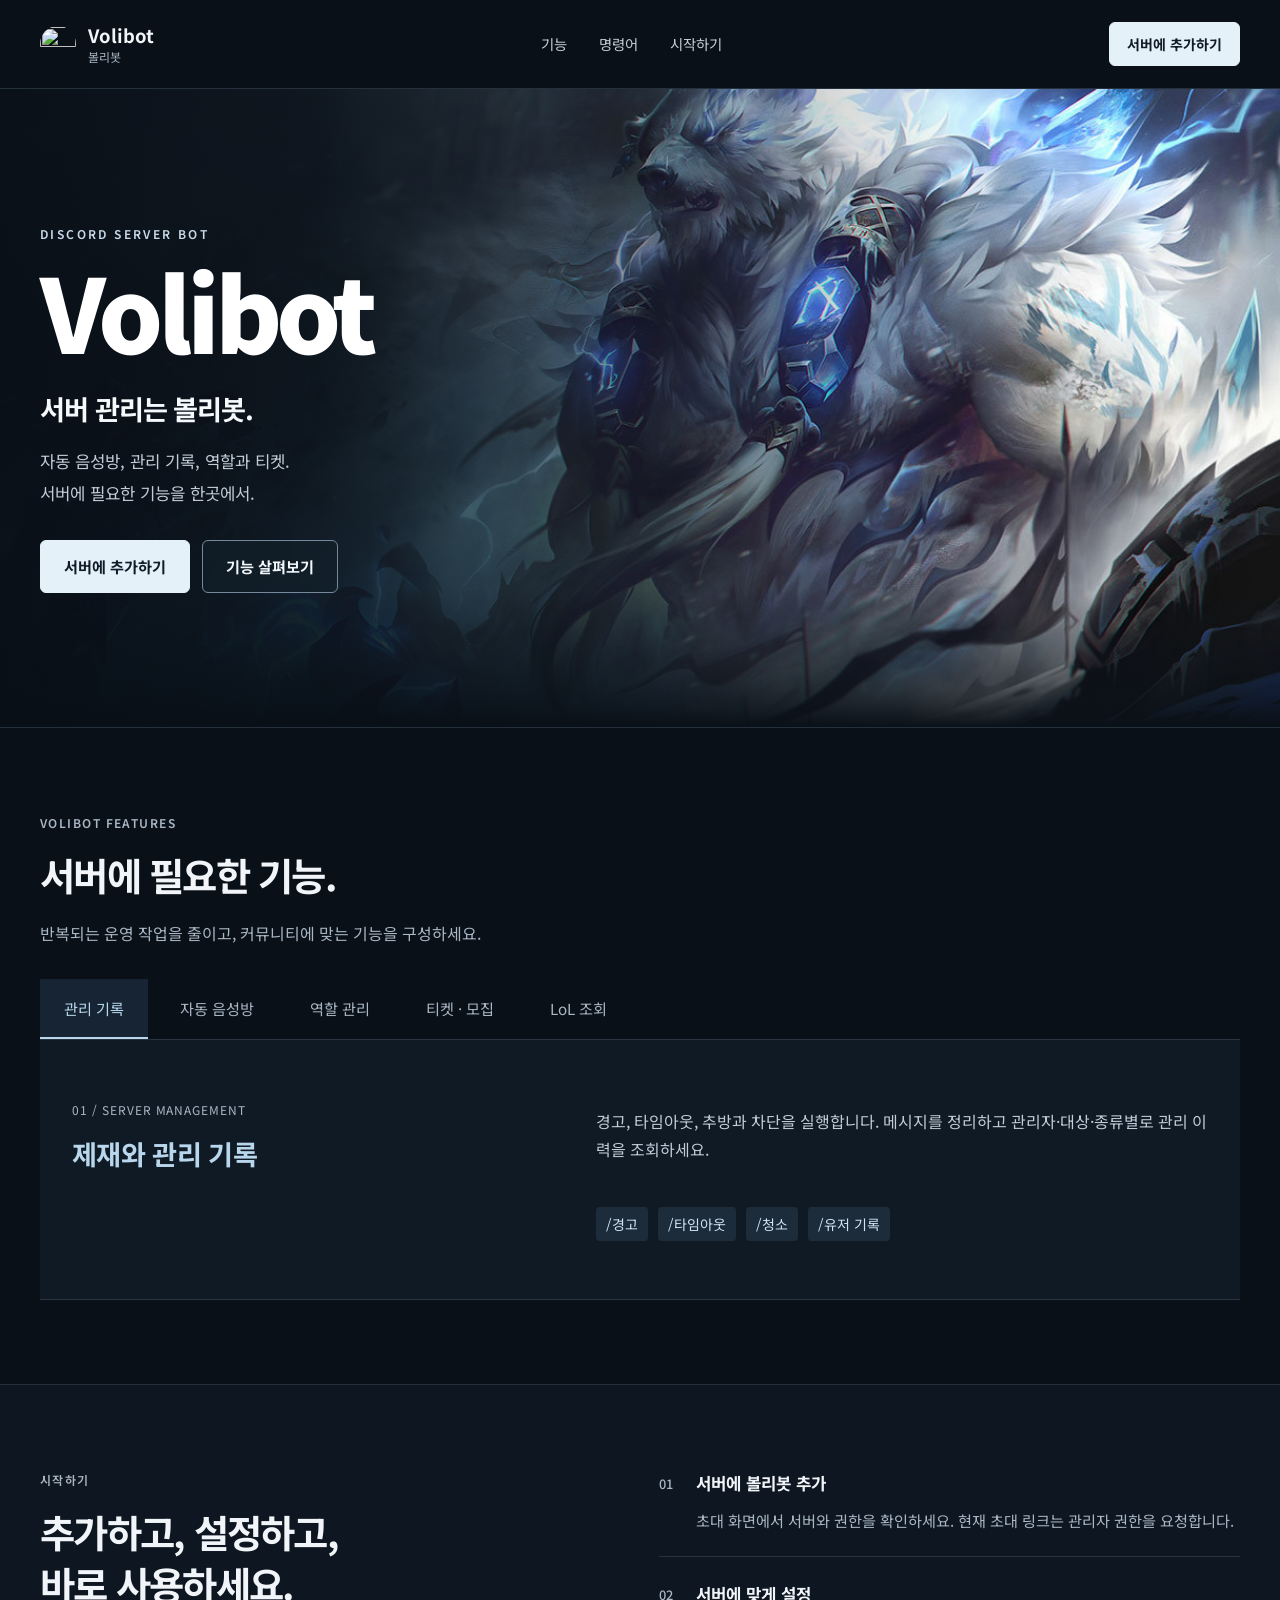
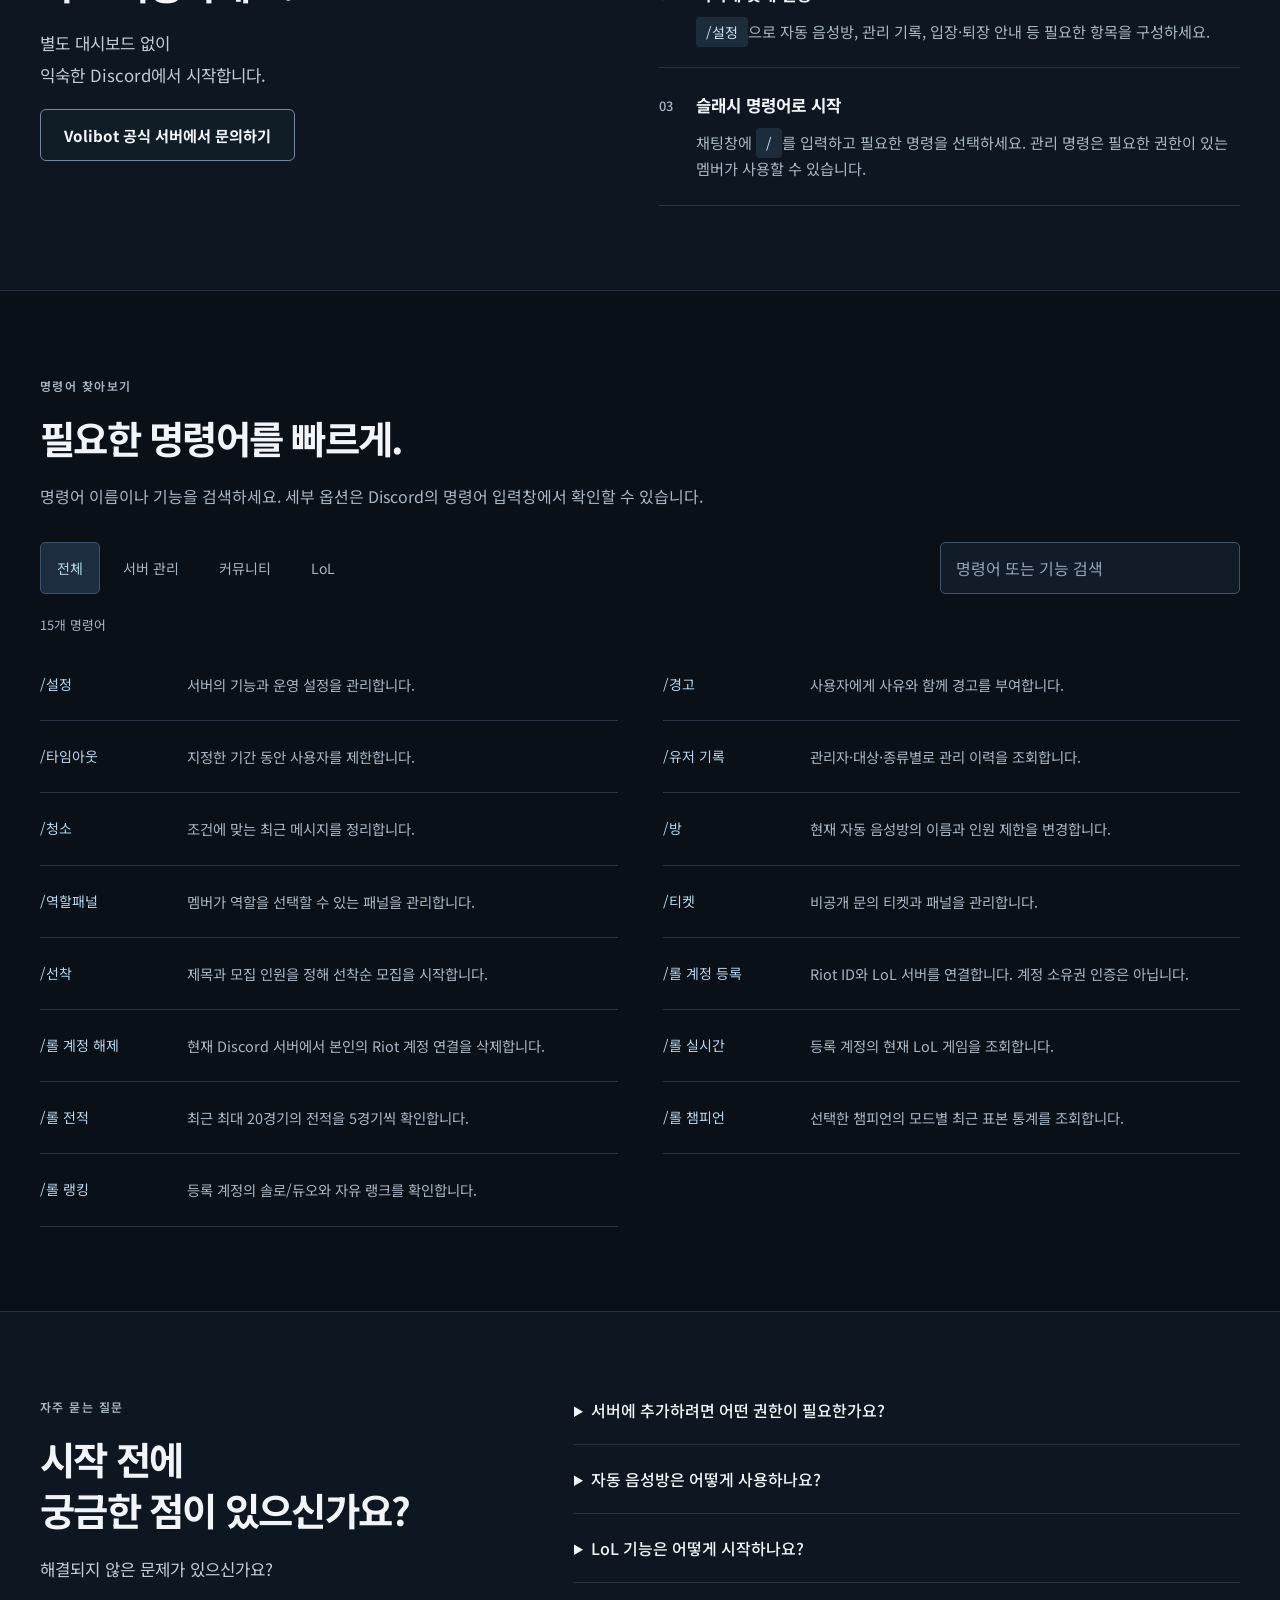
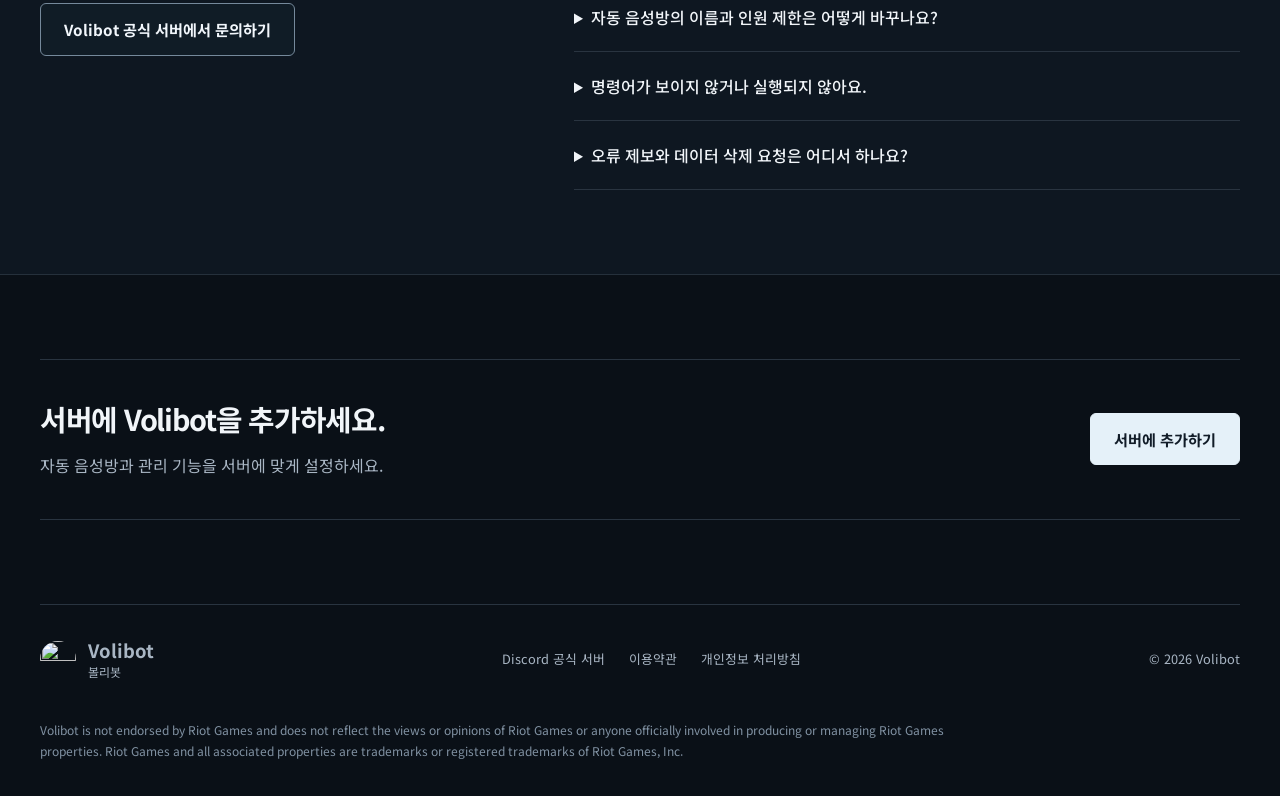
==== index.html @ e28c3ae4 "Publish Volibot redesign with Volibear hero and feature tabs" ====
<!doctype html>
<html lang="ko"><head>
<meta charset="utf-8"><meta name="viewport" content="width=device-width,initial-scale=1"><meta name="theme-color" content="#0b1020">
<meta name="description" content="볼리봇으로 Discord 서버 관리, 자동 음성방, 역할과 티켓을 운영하세요. 새롭게 추가된 LoL 조회 기능도 만나보세요.">
<meta property="og:title" content="Volibot · 볼리봇 공식 사이트"><meta property="og:description" content="관리 작업은 빠르게. 기록은 분명하게. Discord 서버 관리, 볼리봇과 함께."><meta property="og:type" content="website">
<title>Volibot · 볼리봇 공식 사이트</title><link rel="icon" href="./favicon.svg" type="image/svg+xml"><link rel="stylesheet" href="./style.css?v=20261004-splash">
</head><body>
<a class="skip" href="#main">본문으로 건너뛰기</a>
<header class="header wrap"><a class="brand" href="./"><img src="./assets/volibot-avatar.png" width="36" height="36" alt=""><strong>Volibot<span>볼리봇</span></strong></a><nav aria-label="주요 메뉴"><a href="#features">기능</a><a href="#commands">명령어</a><a href="#start">시작하기</a></nav><a class="button compact" href="https://volibot.is-a.bot/invite/">서버에 추가하기</a></header>
<main id="main">
<section class="hero"><img class="hero-art" src="./assets/volibear-splash.png" width="1215" height="717" alt="폭풍과 번개 속의 볼리베어" fetchpriority="high"><div class="hero-shade" aria-hidden="true"></div><div class="hero-content wrap"><p class="eyebrow">DISCORD SERVER BOT</p><h1>Volibot</h1><h2>서버 관리는 볼리봇.</h2><p class="lead">자동 음성방, 관리 기록, 역할과 티켓.<br>서버에 필요한 기능을 한곳에서.</p><div class="actions"><a class="button" href="https://volibot.is-a.bot/invite/">서버에 추가하기</a><a class="button secondary" href="#features">기능 살펴보기</a></div></div></section>

<section class="section wrap" id="features"><div class="section-head"><p class="eyebrow">VOLIBOT FEATURES</p><h2>서버에 필요한 기능.</h2><p>반복되는 운영 작업을 줄이고, 커뮤니티에 맞는 기능을 구성하세요.</p></div><nav class="feature-nav" aria-label="기능 선택" role="tablist"><a href="#moderation" id="tab-moderation" role="tab" aria-controls="moderation">관리 기록</a><a href="#voice" id="tab-voice" role="tab" aria-controls="voice">자동 음성방</a><a href="#roles" id="tab-roles" role="tab" aria-controls="roles">역할 관리</a><a href="#community" id="tab-community" role="tab" aria-controls="community">티켓 · 모집</a><a href="#league" id="tab-league" role="tab" aria-controls="league">LoL 조회</a></nav><div class="grid">
<article class="card feature-lead" id="moderation" role="tabpanel" aria-labelledby="tab-moderation"><span class="number">01 / SERVER MANAGEMENT</span><h3>제재와 관리 기록</h3><p>경고, 타임아웃, 추방과 차단을 실행합니다. 메시지를 정리하고 관리자·대상·종류별로 관리 이력을 조회하세요.</p><div class="chips"><code>/경고</code><code>/타임아웃</code><code>/청소</code><code>/유저 기록</code></div></article>
<article class="card" id="voice" role="tabpanel" aria-labelledby="tab-voice"><span class="number">02 / VOICE ROOMS</span><h3>자동 음성방</h3><p>생성 채널에 입장하면 개인 음성방이 만들어집니다. 방장은 이름과 인원 제한을 바꾸고, 빈 방은 설정에 따라 삭제하거나 보관합니다.</p><div class="chips"><code>/방</code><code>/설정</code></div></article>
<article class="card" id="roles" role="tabpanel" aria-labelledby="tab-roles"><span class="number">03 / ROLES &amp; MEMBERS</span><h3>역할과 입퇴장 안내</h3><p>역할 패널로 멤버가 역할을 선택하게 하고, 입장·퇴장 안내와 기본 역할을 서버에 맞게 설정하세요.</p><div class="chips"><code>/역할패널</code><code>/설정</code></div></article>
<article class="card" id="community" role="tabpanel" aria-labelledby="tab-community"><span class="number">04 / TICKETS &amp; COMMUNITY</span><h3>티켓과 선착순 모집</h3><p>담당 역할이 확인하는 비공개 문의 티켓을 구성합니다. 함께할 멤버가 필요할 때는 제목과 인원을 정해 선착순 모집을 시작하세요.</p><div class="chips"><code>/티켓</code><code>/선착</code></div></article>
<article class="card" id="league" role="tabpanel" aria-labelledby="tab-league"><span class="number">05 / LEAGUE OF LEGENDS</span><h3>LoL 계정과 전적 조회</h3><p>등록한 Riot ID의 현재 게임, 최근 전적, 챔피언 통계와 랭크를 Discord에서 확인합니다.</p><div class="chips"><code>/롤 계정 등록</code><code>/롤 전적</code></div></article>
</div></section>
<section class="wide-band" id="start"><div class="section wrap start-grid"><div><p class="eyebrow">시작하기</p><h2>추가하고, 설정하고,<br>바로 사용하세요.</h2><p class="lead">별도 대시보드 없이<br>익숙한 Discord에서 시작합니다.</p><a class="button secondary" href="https://volibot.is-a.bot/server/">Volibot 공식 서버에서 문의하기</a></div><div><div class="step"><b>01</b><div><strong>서버에 볼리봇 추가</strong><p>초대 화면에서 서버와 권한을 확인하세요. 현재 초대 링크는 관리자 권한을 요청합니다.</p></div></div><div class="step"><b>02</b><div><strong>서버에 맞게 설정</strong><p><code>/설정</code>으로 자동 음성방, 관리 기록, 입장·퇴장 안내 등 필요한 항목을 구성하세요.</p></div></div><div class="step"><b>03</b><div><strong>슬래시 명령어로 시작</strong><p>채팅창에 <code>/</code>를 입력하고 필요한 명령을 선택하세요. 관리 명령은 필요한 권한이 있는 멤버가 사용할 수 있습니다.</p></div></div></div></div></section>
<section class="section wrap" id="commands"><div class="section-head"><p class="eyebrow">명령어 찾아보기</p><h2>필요한 명령어를 빠르게.</h2><p>명령어 이름이나 기능을 검색하세요. 세부 옵션은 Discord의 명령어 입력창에서 확인할 수 있습니다.</p></div><div class="command-tools"><div class="filters" role="group" aria-label="명령어 분류"><button class="filter" type="button" data-category="all" aria-pressed="true">전체</button><button class="filter" type="button" data-category="manage" aria-pressed="false">서버 관리</button><button class="filter" type="button" data-category="community" aria-pressed="false">커뮤니티</button><button class="filter" type="button" data-category="lol" aria-pressed="false">LoL</button></div><label><span class="sr-only">명령어 검색</span><input class="search" id="command-search" type="search" placeholder="명령어 또는 기능 검색" aria-controls="command-list" autocomplete="off"></label></div><p class="result-count" id="result-count" role="status" aria-live="polite"></p><div class="command-grid" id="command-list">
<article class="command" data-category="manage"><code>/설정</code><p>서버의 기능과 운영 설정을 관리합니다.</p></article>
<article class="command" data-category="manage"><code>/경고</code><p>사용자에게 사유와 함께 경고를 부여합니다.</p></article>
<article class="command" data-category="manage"><code>/타임아웃</code><p>지정한 기간 동안 사용자를 제한합니다.</p></article>
<article class="command" data-category="manage"><code>/유저 기록</code><p>관리자·대상·종류별로 관리 이력을 조회합니다.</p></article>
<article class="command" data-category="manage"><code>/청소</code><p>조건에 맞는 최근 메시지를 정리합니다.</p></article>
<article class="command" data-category="community"><code>/방</code><p>현재 자동 음성방의 이름과 인원 제한을 변경합니다.</p></article>
<article class="command" data-category="community"><code>/역할패널</code><p>멤버가 역할을 선택할 수 있는 패널을 관리합니다.</p></article>
<article class="command" data-category="community"><code>/티켓</code><p>비공개 문의 티켓과 패널을 관리합니다.</p></article>
<article class="command" data-category="community"><code>/선착</code><p>제목과 모집 인원을 정해 선착순 모집을 시작합니다.</p></article>
<article class="command" data-category="lol"><code>/롤 계정 등록</code><p>Riot ID와 LoL 서버를 연결합니다. 계정 소유권 인증은 아닙니다.</p></article>
<article class="command" data-category="lol"><code>/롤 계정 해제</code><p>현재 Discord 서버에서 본인의 Riot 계정 연결을 삭제합니다.</p></article>
<article class="command" data-category="lol"><code>/롤 실시간</code><p>등록 계정의 현재 LoL 게임을 조회합니다.</p></article>
<article class="command" data-category="lol"><code>/롤 전적</code><p>최근 최대 20경기의 전적을 5경기씩 확인합니다.</p></article>
<article class="command" data-category="lol"><code>/롤 챔피언</code><p>선택한 챔피언의 모드별 최근 표본 통계를 조회합니다.</p></article>
<article class="command" data-category="lol"><code>/롤 랭킹</code><p>등록 계정의 솔로/듀오와 자유 랭크를 확인합니다.</p></article>
</div><p class="empty" id="no-results" hidden>일치하는 명령어가 없습니다. 다른 검색어나 분류를 선택해 주세요.</p><noscript><p class="note">JavaScript를 켜면 검색과 분류를 사용할 수 있습니다. 전체 명령어는 그대로 확인하실 수 있습니다.</p></noscript></section>
<section class="wide-band"><div class="section wrap faq-layout"><div><p class="eyebrow">자주 묻는 질문</p><h2>시작 전에<br>궁금한 점이 있으신가요?</h2><p class="lead">해결되지 않은 문제가 있으신가요?</p><a class="button secondary" href="https://volibot.is-a.bot/server/">Volibot 공식 서버에서 문의하기</a></div><div><details><summary>서버에 추가하려면 어떤 권한이 필요한가요?</summary><p>Discord에서 앱을 추가할 수 있는 서버 권한이 필요합니다. 현재 볼리봇 초대 링크는 관리자 권한을 요청하므로 초대 화면을 확인하고, 추가 후 봇 역할과 기능별 설정을 점검해 주세요.</p></details><details><summary>자동 음성방은 어떻게 사용하나요?</summary><p>관리자가 지정한 생성 채널에 입장하면 자동 음성방이 만들어집니다. 방장 또는 관리자는 <code>/방</code>으로 이름과 인원 제한을 변경할 수 있습니다.</p></details><details><summary>LoL 기능은 어떻게 시작하나요?</summary><p>먼저 <code>/롤 계정 등록</code>에 Riot ID(이름#태그)와 LoL 서버를 입력하세요. 이후 <code>/롤 실시간</code>, <code>/롤 전적</code>, <code>/롤 랭킹</code>으로 조회할 수 있습니다.</p></details><details><summary>자동 음성방의 이름과 인원 제한은 어떻게 바꾸나요?</summary><p>현재 자동 음성방에서 <code>/방</code>을 사용하세요. 이름과 인원 중 필요한 옵션만 입력하면 됩니다. 인원을 0으로 설정하면 무제한이며, 방장 또는 관리자만 변경할 수 있습니다.</p></details><details><summary>명령어가 보이지 않거나 실행되지 않아요.</summary><p>봇이 서버에 추가되어 있는지, 사용자와 봇의 권한이 있는지 확인해 주세요. 문제가 계속되면 공식 Discord 서버에 사용한 명령과 오류 내용을 알려주세요.</p></details><details><summary>오류 제보와 데이터 삭제 요청은 어디서 하나요?</summary><p><a href="https://volibot.is-a.bot/server/">공식 Discord 서버</a>에서 문의하실 수 있습니다. 개인정보가 포함된 내용은 공개 채널에 작성하지 말고 운영자가 안내하는 방법을 이용해 주세요.</p></details></div></div></section>
<section class="section wrap"><div class="closing"><div><h2>서버에 Volibot을 추가하세요.</h2><p>자동 음성방과 관리 기능을 서버에 맞게 설정하세요.</p></div><a class="button" href="https://volibot.is-a.bot/invite/">서버에 추가하기</a></div></section>
</main>
<footer class="footer wrap"><a class="brand" href="./"><img src="./assets/volibot-avatar.png" width="36" height="36" alt=""><strong>Volibot<span>볼리봇</span></strong></a><div><a href="https://volibot.is-a.bot/server/">Discord 공식 서버</a><a href="./terms/">이용약관</a><a href="./privacy/">개인정보 처리방침</a></div><span>© 2026 Volibot</span><p class="riot-notice">Volibot is not endorsed by Riot Games and does not reflect the views or opinions of Riot Games or anyone officially involved in producing or managing Riot Games properties. Riot Games and all associated properties are trademarks or registered trademarks of Riot Games, Inc.</p></footer>
<script src="./site.js?v=20261004-tabs" defer></script></body></html>
---- style.css ----
@import url('https://fonts.googleapis.com/css2?family=Noto+Sans+KR:wght@400;500;600;700;800;900&display=swap');
:root{color-scheme:dark;--bg:#0a1017;--surface:#121c27;--line:#293440;--text:#f1f5f9;--muted:#a9b6c4;--accent:#b8d7ec;font:16px 'Noto Sans KR',system-ui,sans-serif}
*{box-sizing:border-box}html{scroll-behavior:smooth;scroll-padding-top:32px}body{margin:0;background:var(--bg);color:var(--text);line-height:1.75}a{color:inherit;text-decoration:none}button,input{font:inherit}button{cursor:pointer}img{max-width:100%;height:auto}p{overflow-wrap:anywhere}a:focus-visible,button:focus-visible,input:focus-visible,summary:focus-visible{outline:2px solid var(--accent);outline-offset:5px}h1,h2,h3,p{margin-top:0}h2{font-size:clamp(1.8rem,3vw,2.5rem);line-height:1.35;font-weight:700;letter-spacing:-.045em;margin-bottom:18px}h3{font-size:1.4rem;line-height:1.4;margin-bottom:22px;letter-spacing:-.025em}.wrap{width:calc(100% - 80px);max-width:1200px;margin-inline:auto}.skip{position:fixed;top:-100px;left:20px;z-index:20;background:#fff;color:#000;padding:12px}.skip:focus{top:12px}.sr-only{position:absolute;width:1px;height:1px;margin:-1px;overflow:hidden;clip:rect(0,0,0,0);white-space:nowrap}.header{display:flex;align-items:center;justify-content:space-between;gap:25px;height:88px}.brand{display:flex;align-items:center;gap:12px}.brand img{border-radius:50%}.brand strong{font-size:1.15rem;line-height:1.1}.brand span{display:block;font-size:.75rem;color:var(--muted);font-weight:400;margin-top:5px}.header nav{display:flex;gap:32px;font-size:.9rem;color:#c4ced8}.header nav a:hover,.footer a:hover{color:white}.button{display:inline-flex;align-items:center;justify-content:center;min-height:52px;padding:12px 23px;background:#e5f1f9;color:#111c28;border:1px solid #e5f1f9;border-radius:6px;font-weight:700;font-size:.95rem;transition:background .2s,border-color .2s}.button:hover{background:white;border-color:white}.button.secondary{background:#12202c90;color:#f2f7fc;border-color:#75899b}.button.secondary:hover{background:#243b4a;border-color:#b8d7ec}.button.compact{font-size:.875rem;min-height:42px;padding:9px 17px}.hero{position:relative;isolation:isolate;min-height:640px;display:flex;align-items:center;overflow:hidden;border-block:1px solid #24303b}.hero-art{position:absolute;z-index:-3;inset:0;width:100%;height:100%;max-width:none;object-fit:cover;object-position:60% 34%}.hero-shade{position:absolute;inset:0;z-index:-2;background:linear-gradient(90deg,#080f17f5 0%,#080f17df 25%,#080f1770 47%,#080f1700 75%),linear-gradient(0deg,#0a1017 0%,transparent 22%)}.hero-content{padding-block:85px;position:relative}.hero-content .eyebrow{color:#c9dbea;letter-spacing:.2em;font-size:.75rem;margin-bottom:10px}.hero h1{font-size:clamp(4rem,8vw,7.1rem);font-weight:900;letter-spacing:-.05em;line-height:1.08;margin:0 0 25px;color:white}.hero h2{font-size:1.7rem;letter-spacing:-.04em;margin-bottom:20px;color:#f5f9fc}.lead{color:#c2ccd6;font-size:1.05rem;line-height:1.9}.hero .lead{max-width:430px}.actions{display:flex;gap:12px;flex-wrap:wrap;margin-top:30px}.eyebrow{color:var(--muted);font-size:.75rem;letter-spacing:.12em;font-weight:600;margin:0 0 16px}.section{padding-block:84px}.section-head{max-width:700px;margin-bottom:32px}.section-head p{color:var(--muted)}.section-head .eyebrow{font-size:.75rem}.feature-nav{display:flex;gap:8px;border-bottom:1px solid var(--line);margin-bottom:0;overflow-x:auto;scrollbar-width:thin}.feature-nav a{display:block;white-space:nowrap;padding:16px 24px;border-bottom:2px solid transparent;color:var(--muted);font-size:.95rem;transition:color .2s,background .2s;min-height:52px}.feature-nav a:hover{color:#e8f4fd;background:#182330}.feature-nav a[aria-selected=true]{color:var(--accent);border-bottom-color:var(--accent);background:#162434}.feature-nav a:focus-visible{outline-offset:-4px}.grid{display:block}.card{display:grid;grid-template-columns:1fr 1.35fr;column-gap:70px;min-height:260px;padding:45px 32px;background:#101a25;border-bottom:1px solid var(--line);border-radius:0}.card .number{grid-column:1;color:var(--muted);font-size:.75rem;letter-spacing:.08em;align-self:end;margin-bottom:14px}.card h3{grid-column:1;margin:0;align-self:start;font-size:1.7rem;color:var(--accent)}.card p{grid-column:2;grid-row:1/span 2;color:#c0ccd8;margin:0;align-self:center;font-size:1rem}.card .chips{grid-column:2;display:flex;gap:10px;flex-wrap:wrap;align-self:start;margin-top:22px}.card[hidden]{display:none}.card:focus-visible{outline:2px solid var(--accent);outline-offset:-2px}code{font-family:inherit;font-size:.875rem;color:#d0e5f4;background:#1d2c3b;padding:5px 10px;border-radius:4px}.wide-band{background:#0e1721;border-block:1px solid #25303b}.start-grid{display:grid;grid-template-columns:1fr 1.1fr;gap:90px}.step{display:flex;gap:23px;padding:23px 0;border-bottom:1px solid var(--line)}.step:first-child{padding-top:0}.step b{font-size:.8rem;font-weight:500;color:var(--muted);padding-top:4px}.step strong{font-size:1.05rem}.step p{color:var(--muted);font-size:.95rem;margin:8px 0 0}.command-tools{display:flex;justify-content:space-between;gap:20px;flex-wrap:wrap;margin-bottom:20px}.filters{display:flex;gap:6px;flex-wrap:wrap}.filter{background:transparent;border:1px solid transparent;border-radius:5px;color:var(--muted);padding:10px 16px;font-size:.875rem}.filter:hover{background:#182330;color:white}.filter[aria-pressed=true]{background:#1b2d3e;color:var(--accent);border-color:#3b5267}.search{width:300px;max-width:100%;background:#111c28;color:white;border:1px solid #405365;border-radius:5px;padding:11px 15px}.search::placeholder{color:#93a4b5}.result-count{font-size:.8rem;color:var(--muted)}.command-grid{display:grid;grid-template-columns:1fr 1fr;column-gap:45px}.command{display:flex;gap:22px;padding:23px 0;border-bottom:1px solid var(--line);align-items:flex-start}.command code{flex:0 0 125px;background:none;padding:0;color:var(--accent);overflow-wrap:anywhere}.command p{font-size:.9rem;margin:0;color:var(--muted)}.empty{padding:35px;border:1px dashed var(--line);color:var(--muted);text-align:center}[hidden]{display:none!important}.note{font-size:.8rem;color:var(--muted);margin-top:18px}.faq-layout{display:grid;grid-template-columns:.8fr 1.2fr;gap:90px}details{padding:20px 0;border-bottom:1px solid var(--line)}details:first-child{padding-top:0}summary{cursor:pointer;font-size:1rem;font-weight:500}details p{color:var(--muted);font-size:.95rem;margin:15px 0 0}.closing{display:flex;align-items:center;justify-content:space-between;gap:35px;padding:40px 0;border-top:1px solid var(--line);border-bottom:1px solid var(--line);background:none}.closing h2{font-size:1.8rem;margin-bottom:12px}.closing p{color:var(--muted);margin:0}.footer{display:flex;align-items:center;justify-content:space-between;gap:25px;flex-wrap:wrap;padding-block:35px;border-top:1px solid var(--line);font-size:.8rem;color:var(--muted)}.footer>div{display:flex;gap:24px;flex-wrap:wrap}.riot-notice{font-size:.75rem;max-width:920px;margin:16px 0 0;color:#8192a3}.legal-main{max-width:900px;padding-block:65px 90px}.legal-hero h1{font-size:clamp(2rem,5vw,3rem)}.legal-summary,.legal-meta{color:var(--muted)}.legal-meta{display:flex;gap:22px;font-size:.875rem;flex-wrap:wrap}.legal-layout{margin-top:40px}.legal-index{background:var(--surface);border:1px solid var(--line);padding:24px;border-radius:6px}.legal-index nav{display:grid;grid-template-columns:1fr 1fr;gap:10px;margin-top:16px;font-size:.9rem}.legal-index nav span{margin-right:12px;color:var(--accent)}.legal-content section{padding-top:42px}.legal-content h2{font-size:1.4rem}.legal-content p,.legal-content li{color:var(--muted)}.legal-content a{color:var(--accent)}.legal-content .button{color:#111c28}.legal-number{font-size:.8rem;color:var(--accent)}.data-list li{margin-bottom:20px}.data-list strong,.data-list span{display:block}.policy-topbar .nav{display:flex;gap:20px}.mobile-break{display:none}
@media(min-width:1500px){.hero{min-height:710px}.hero-art{object-position:center 36%}}
@media(max-width:1000px){.wrap{width:calc(100% - 48px)}.hero{min-height:590px}.hero-art{object-position:57% center}.hero-shade{background:linear-gradient(90deg,#080f17f0,#080f17ba 35%,#080f1710 80%),linear-gradient(0deg,#0a1017,transparent 30%)}.hero h1{font-size:5.2rem}.card{gap:30px;padding-inline:25px}.start-grid,.faq-layout{gap:45px}.header nav{gap:22px}}
@media(max-width:700px){.wrap{width:calc(100% - 36px)}.header{height:auto;min-height:80px;flex-wrap:wrap;padding-block:15px;gap:18px}.header nav{order:3;width:100%;justify-content:center;padding-top:12px;border-top:1px solid var(--line);font-size:.875rem}.hero{min-height:740px;align-items:flex-end}.hero-art{object-position:68% top;object-fit:cover;height:510px}.hero-shade{background:linear-gradient(0deg,#0a1017 20%,#0a1017f5 36%,#0a101740 67%,transparent),linear-gradient(90deg,#0a101730,transparent)}.hero-content{padding-block:360px 40px}.hero h1{font-size:4.5rem;margin-bottom:15px}.hero h2{font-size:1.35rem}.hero .lead{font-size:1rem}.actions{margin-top:22px}.section{padding-block:55px}.feature-nav{gap:0}.feature-nav a{padding:14px 17px;font-size:.875rem}.card{grid-template-columns:1fr;gap:0;padding:30px 24px;min-height:300px}.card .number,.card h3,.card p,.card .chips{grid-column:1;grid-row:auto}.card .number{margin-bottom:12px}.card h3{font-size:1.55rem;margin-bottom:20px}.card p{font-size:.95rem}.card .chips{margin-top:24px}.start-grid,.faq-layout,.command-grid{grid-template-columns:1fr;gap:32px}.command-grid{gap:0}.command{gap:18px}.command code{flex-basis:112px}.closing{align-items:flex-start;flex-direction:column;padding-block:28px;gap:25px}.closing h2{font-size:1.5rem}.footer>div{gap:18px}.legal-index nav{grid-template-columns:1fr}.legal-content ul{padding-left:22px}.policy-topbar .nav{justify-content:flex-start}.legal-long-title{overflow-wrap:normal}}
@media(prefers-reduced-motion:reduce){html{scroll-behavior:auto}*,*::before,*::after{transition:none!important}}
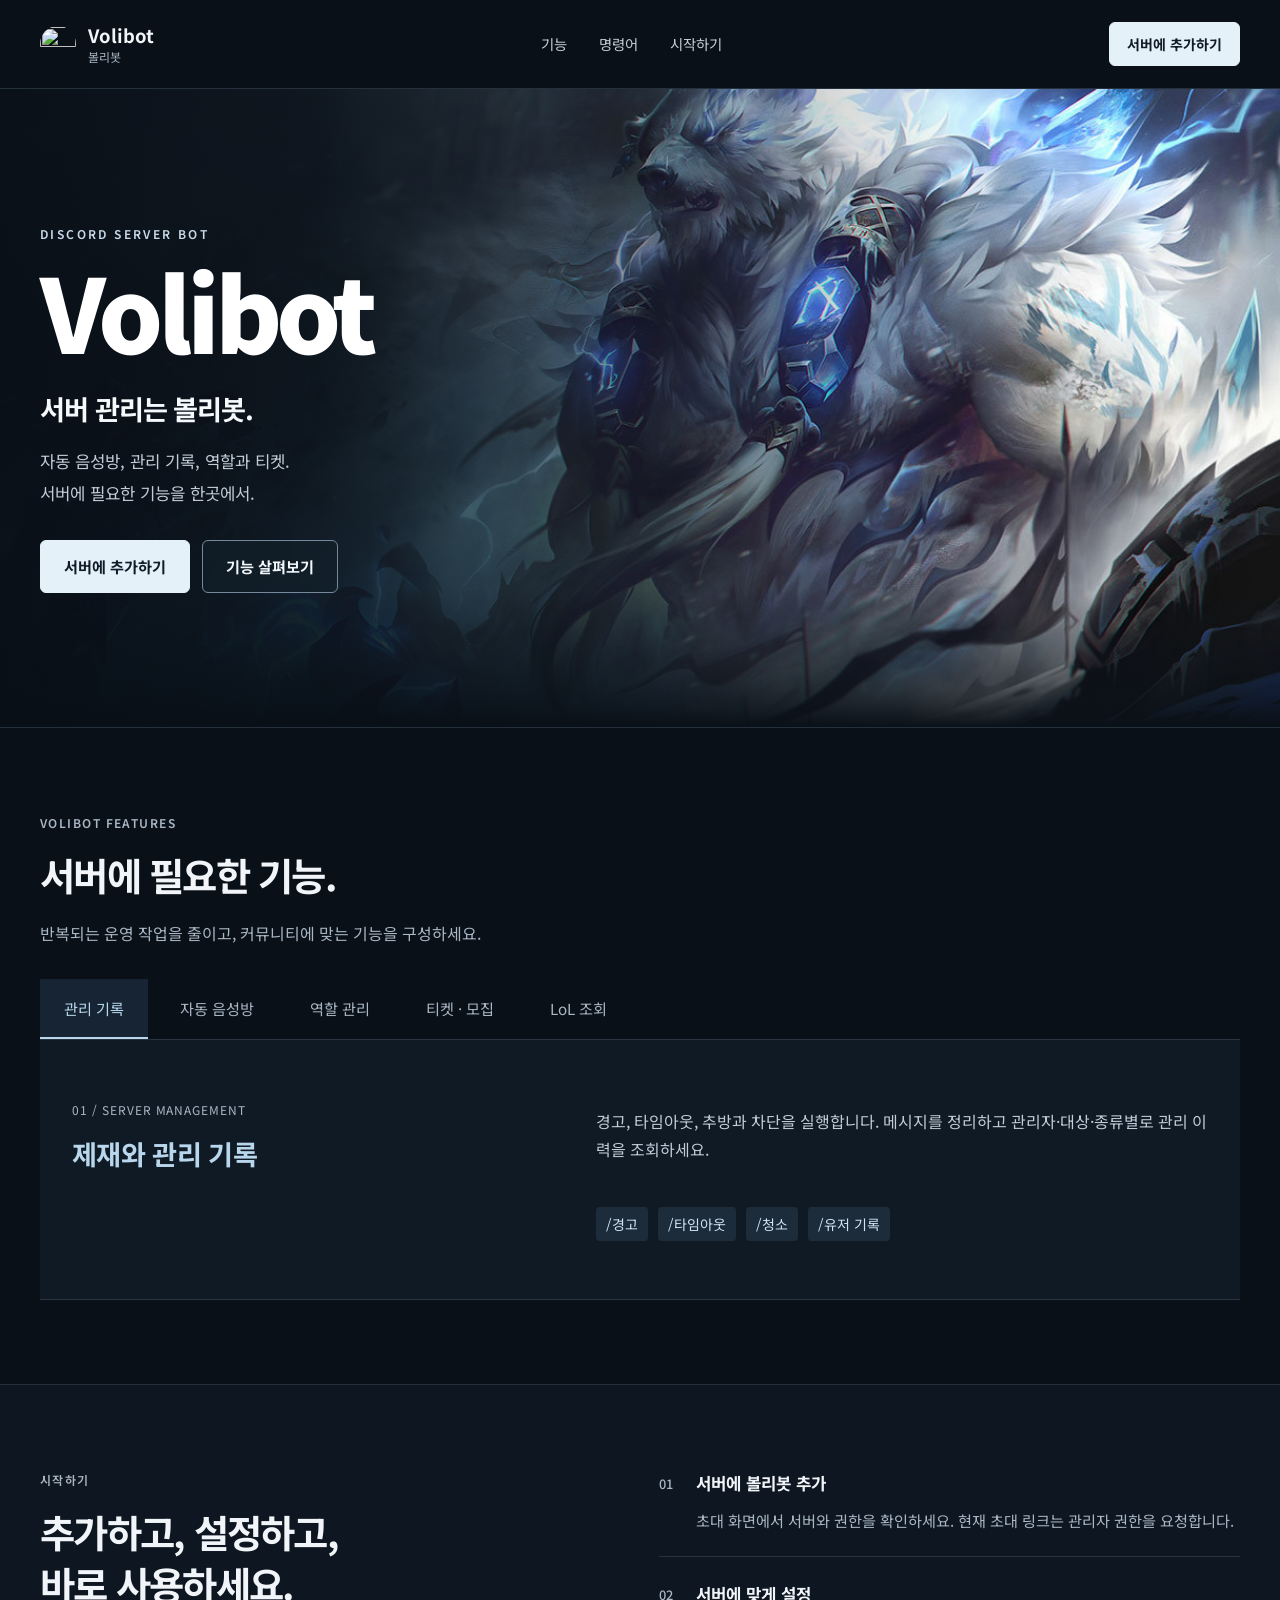
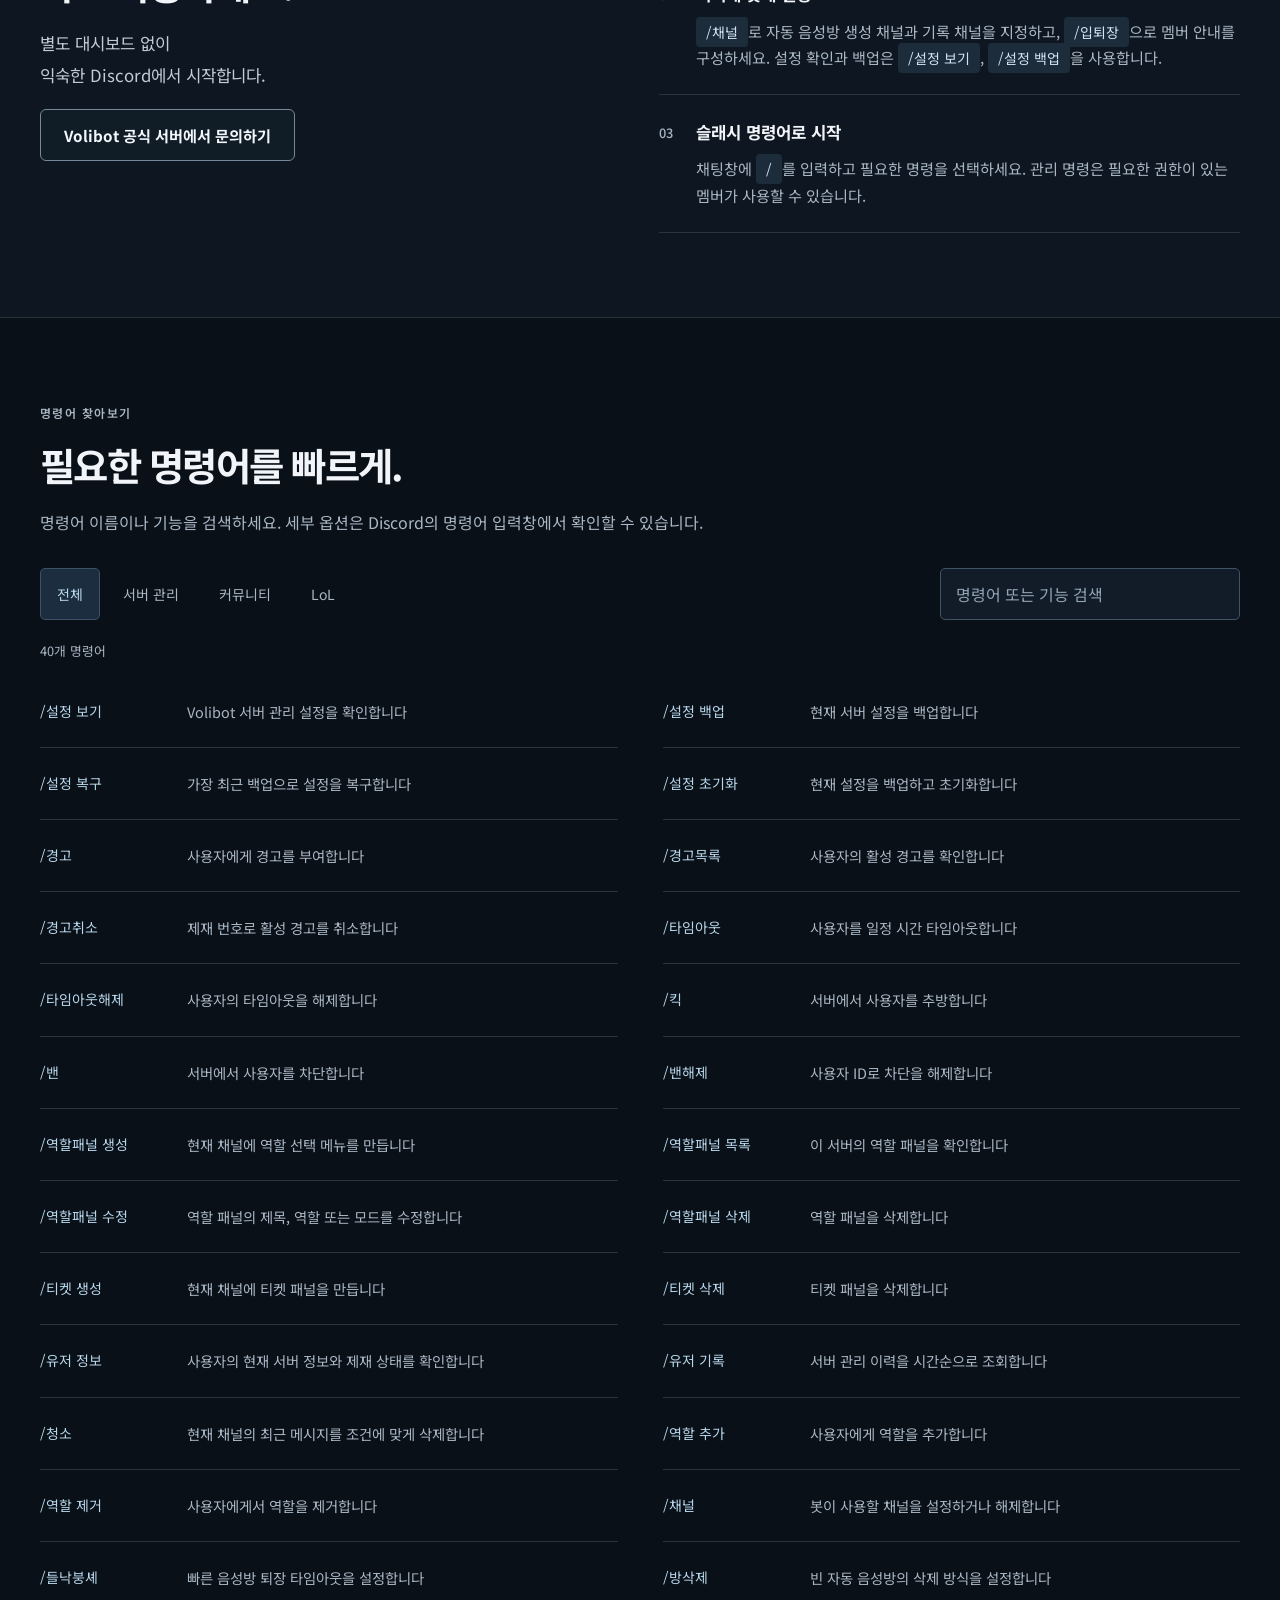
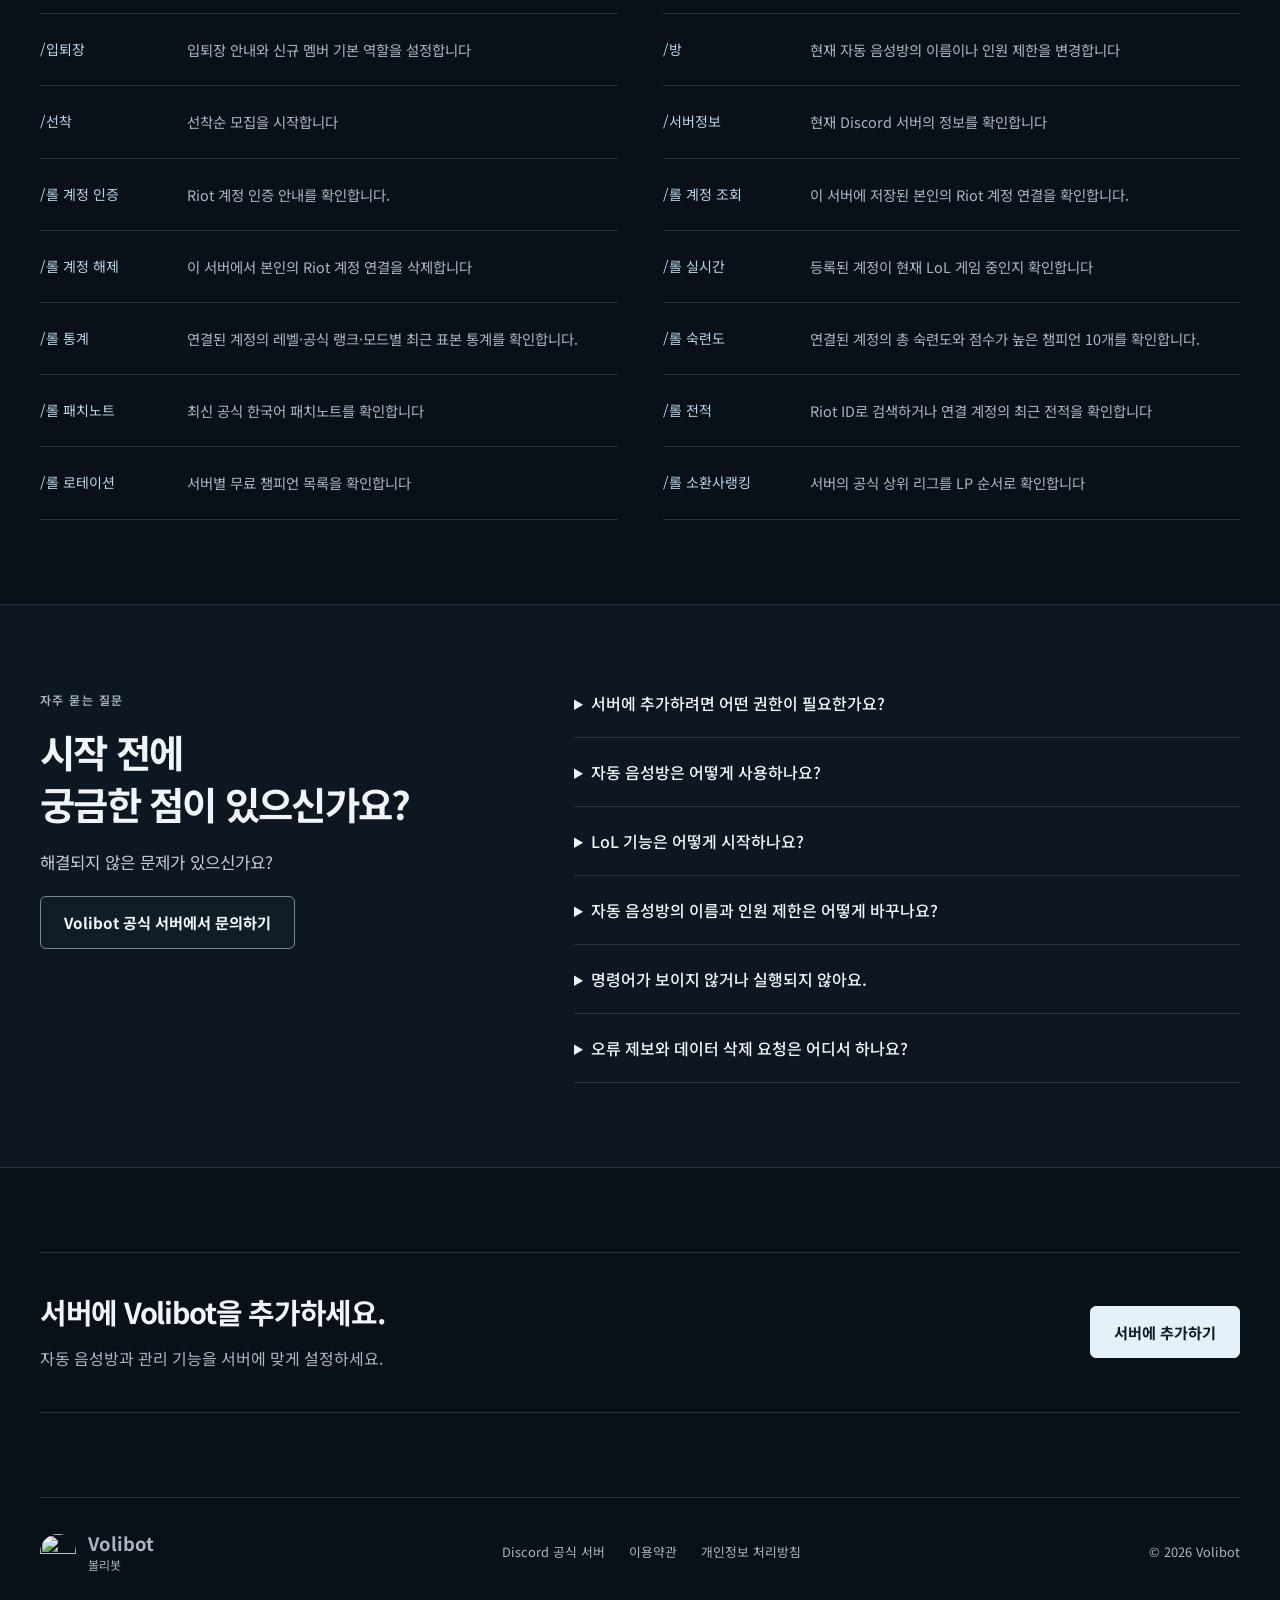
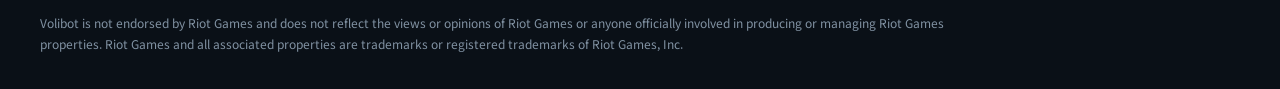
==== commit fc2c0728: "Refresh Volibot command reference and tab branding" ====
--- a/index.html
+++ b/index.html
@@ -2,41 +2,66 @@
 <html lang="ko"><head>
 <meta charset="utf-8"><meta name="viewport" content="width=device-width,initial-scale=1"><meta name="theme-color" content="#0b1020">
 <meta name="description" content="볼리봇으로 Discord 서버 관리, 자동 음성방, 역할과 티켓을 운영하세요. 새롭게 추가된 LoL 조회 기능도 만나보세요.">
-<meta property="og:title" content="Volibot · 볼리봇 공식 사이트"><meta property="og:description" content="관리 작업은 빠르게. 기록은 분명하게. Discord 서버 관리, 볼리봇과 함께."><meta property="og:type" content="website">
-<title>Volibot · 볼리봇 공식 사이트</title><link rel="icon" href="./favicon.svg" type="image/svg+xml"><link rel="stylesheet" href="./style.css?v=20261004-splash">
+<meta property="og:title" content="Volibot"><meta property="og:description" content="관리 작업은 빠르게. 기록은 분명하게. Discord 서버 관리, 볼리봇과 함께."><meta property="og:type" content="website">
+<title>Volibot</title><link rel="icon" href="./assets/volibot-avatar.png?v=83a66d88a6a2" type="image/png"><link rel="stylesheet" href="./style.css?v=20261004-splash">
 </head><body>
 <a class="skip" href="#main">본문으로 건너뛰기</a>
-<header class="header wrap"><a class="brand" href="./"><img src="./assets/volibot-avatar.png" width="36" height="36" alt=""><strong>Volibot<span>볼리봇</span></strong></a><nav aria-label="주요 메뉴"><a href="#features">기능</a><a href="#commands">명령어</a><a href="#start">시작하기</a></nav><a class="button compact" href="https://volibot.is-a.bot/invite/">서버에 추가하기</a></header>
+<header class="header wrap"><a class="brand" href="./"><img src="./assets/volibot-avatar.png?v=83a66d88a6a2" width="36" height="36" alt=""><strong>Volibot<span>볼리봇</span></strong></a><nav aria-label="주요 메뉴"><a href="#features">기능</a><a href="#commands">명령어</a><a href="#start">시작하기</a></nav><a class="button compact" href="https://volibot.is-a.bot/invite/">서버에 추가하기</a></header>
 <main id="main">
 <section class="hero"><img class="hero-art" src="./assets/volibear-splash.png" width="1215" height="717" alt="폭풍과 번개 속의 볼리베어" fetchpriority="high"><div class="hero-shade" aria-hidden="true"></div><div class="hero-content wrap"><p class="eyebrow">DISCORD SERVER BOT</p><h1>Volibot</h1><h2>서버 관리는 볼리봇.</h2><p class="lead">자동 음성방, 관리 기록, 역할과 티켓.<br>서버에 필요한 기능을 한곳에서.</p><div class="actions"><a class="button" href="https://volibot.is-a.bot/invite/">서버에 추가하기</a><a class="button secondary" href="#features">기능 살펴보기</a></div></div></section>
 
 <section class="section wrap" id="features"><div class="section-head"><p class="eyebrow">VOLIBOT FEATURES</p><h2>서버에 필요한 기능.</h2><p>반복되는 운영 작업을 줄이고, 커뮤니티에 맞는 기능을 구성하세요.</p></div><nav class="feature-nav" aria-label="기능 선택" role="tablist"><a href="#moderation" id="tab-moderation" role="tab" aria-controls="moderation">관리 기록</a><a href="#voice" id="tab-voice" role="tab" aria-controls="voice">자동 음성방</a><a href="#roles" id="tab-roles" role="tab" aria-controls="roles">역할 관리</a><a href="#community" id="tab-community" role="tab" aria-controls="community">티켓 · 모집</a><a href="#league" id="tab-league" role="tab" aria-controls="league">LoL 조회</a></nav><div class="grid">
 <article class="card feature-lead" id="moderation" role="tabpanel" aria-labelledby="tab-moderation"><span class="number">01 / SERVER MANAGEMENT</span><h3>제재와 관리 기록</h3><p>경고, 타임아웃, 추방과 차단을 실행합니다. 메시지를 정리하고 관리자·대상·종류별로 관리 이력을 조회하세요.</p><div class="chips"><code>/경고</code><code>/타임아웃</code><code>/청소</code><code>/유저 기록</code></div></article>
-<article class="card" id="voice" role="tabpanel" aria-labelledby="tab-voice"><span class="number">02 / VOICE ROOMS</span><h3>자동 음성방</h3><p>생성 채널에 입장하면 개인 음성방이 만들어집니다. 방장은 이름과 인원 제한을 바꾸고, 빈 방은 설정에 따라 삭제하거나 보관합니다.</p><div class="chips"><code>/방</code><code>/설정</code></div></article>
-<article class="card" id="roles" role="tabpanel" aria-labelledby="tab-roles"><span class="number">03 / ROLES &amp; MEMBERS</span><h3>역할과 입퇴장 안내</h3><p>역할 패널로 멤버가 역할을 선택하게 하고, 입장·퇴장 안내와 기본 역할을 서버에 맞게 설정하세요.</p><div class="chips"><code>/역할패널</code><code>/설정</code></div></article>
-<article class="card" id="community" role="tabpanel" aria-labelledby="tab-community"><span class="number">04 / TICKETS &amp; COMMUNITY</span><h3>티켓과 선착순 모집</h3><p>담당 역할이 확인하는 비공개 문의 티켓을 구성합니다. 함께할 멤버가 필요할 때는 제목과 인원을 정해 선착순 모집을 시작하세요.</p><div class="chips"><code>/티켓</code><code>/선착</code></div></article>
-<article class="card" id="league" role="tabpanel" aria-labelledby="tab-league"><span class="number">05 / LEAGUE OF LEGENDS</span><h3>LoL 계정과 전적 조회</h3><p>등록한 Riot ID의 현재 게임, 최근 전적, 챔피언 통계와 랭크를 Discord에서 확인합니다.</p><div class="chips"><code>/롤 계정 등록</code><code>/롤 전적</code></div></article>
+<article class="card" id="voice" role="tabpanel" aria-labelledby="tab-voice"><span class="number">02 / VOICE ROOMS</span><h3>자동 음성방</h3><p>생성 채널에 입장하면 개인 음성방이 만들어집니다. 방장은 이름과 인원 제한을 바꾸고, 빈 방은 설정에 따라 삭제하거나 보관합니다.</p><div class="chips"><code>/방</code><code>/채널</code><code>/방삭제</code></div></article>
+<article class="card" id="roles" role="tabpanel" aria-labelledby="tab-roles"><span class="number">03 / ROLES &amp; MEMBERS</span><h3>역할과 입퇴장 안내</h3><p>역할 패널로 멤버가 역할을 선택하게 하고, 입장·퇴장 안내와 기본 역할을 서버에 맞게 설정하세요.</p><div class="chips"><code>/역할패널 생성</code><code>/역할 추가</code><code>/입퇴장</code></div></article>
+<article class="card" id="community" role="tabpanel" aria-labelledby="tab-community"><span class="number">04 / TICKETS &amp; COMMUNITY</span><h3>티켓과 선착순 모집</h3><p>담당 역할이 확인하는 비공개 문의 티켓을 구성합니다. 함께할 멤버가 필요할 때는 제목과 인원을 정해 선착순 모집을 시작하세요.</p><div class="chips"><code>/티켓 생성</code><code>/선착</code></div></article>
+<article class="card" id="league" role="tabpanel" aria-labelledby="tab-league"><span class="number">05 / LEAGUE OF LEGENDS</span><h3>LoL 계정과 전적 조회</h3><p>Riot ID로 최근 전적을 검색하고, 공식 패치노트와 무료 챔피언 로테이션을 Discord에서 확인하세요.</p><div class="chips"><code>/롤 전적</code><code>/롤 통계</code><code>/롤 숙련도</code><code>/롤 패치노트</code></div></article>
 </div></section>
-<section class="wide-band" id="start"><div class="section wrap start-grid"><div><p class="eyebrow">시작하기</p><h2>추가하고, 설정하고,<br>바로 사용하세요.</h2><p class="lead">별도 대시보드 없이<br>익숙한 Discord에서 시작합니다.</p><a class="button secondary" href="https://volibot.is-a.bot/server/">Volibot 공식 서버에서 문의하기</a></div><div><div class="step"><b>01</b><div><strong>서버에 볼리봇 추가</strong><p>초대 화면에서 서버와 권한을 확인하세요. 현재 초대 링크는 관리자 권한을 요청합니다.</p></div></div><div class="step"><b>02</b><div><strong>서버에 맞게 설정</strong><p><code>/설정</code>으로 자동 음성방, 관리 기록, 입장·퇴장 안내 등 필요한 항목을 구성하세요.</p></div></div><div class="step"><b>03</b><div><strong>슬래시 명령어로 시작</strong><p>채팅창에 <code>/</code>를 입력하고 필요한 명령을 선택하세요. 관리 명령은 필요한 권한이 있는 멤버가 사용할 수 있습니다.</p></div></div></div></div></section>
+<section class="wide-band" id="start"><div class="section wrap start-grid"><div><p class="eyebrow">시작하기</p><h2>추가하고, 설정하고,<br>바로 사용하세요.</h2><p class="lead">별도 대시보드 없이<br>익숙한 Discord에서 시작합니다.</p><a class="button secondary" href="https://volibot.is-a.bot/server/">Volibot 공식 서버에서 문의하기</a></div><div><div class="step"><b>01</b><div><strong>서버에 볼리봇 추가</strong><p>초대 화면에서 서버와 권한을 확인하세요. 현재 초대 링크는 관리자 권한을 요청합니다.</p></div></div><div class="step"><b>02</b><div><strong>서버에 맞게 설정</strong><p><code>/채널</code>로 자동 음성방 생성 채널과 기록 채널을 지정하고, <code>/입퇴장</code>으로 멤버 안내를 구성하세요. 설정 확인과 백업은 <code>/설정 보기</code>, <code>/설정 백업</code>을 사용합니다.</p></div></div><div class="step"><b>03</b><div><strong>슬래시 명령어로 시작</strong><p>채팅창에 <code>/</code>를 입력하고 필요한 명령을 선택하세요. 관리 명령은 필요한 권한이 있는 멤버가 사용할 수 있습니다.</p></div></div></div></div></section>
 <section class="section wrap" id="commands"><div class="section-head"><p class="eyebrow">명령어 찾아보기</p><h2>필요한 명령어를 빠르게.</h2><p>명령어 이름이나 기능을 검색하세요. 세부 옵션은 Discord의 명령어 입력창에서 확인할 수 있습니다.</p></div><div class="command-tools"><div class="filters" role="group" aria-label="명령어 분류"><button class="filter" type="button" data-category="all" aria-pressed="true">전체</button><button class="filter" type="button" data-category="manage" aria-pressed="false">서버 관리</button><button class="filter" type="button" data-category="community" aria-pressed="false">커뮤니티</button><button class="filter" type="button" data-category="lol" aria-pressed="false">LoL</button></div><label><span class="sr-only">명령어 검색</span><input class="search" id="command-search" type="search" placeholder="명령어 또는 기능 검색" aria-controls="command-list" autocomplete="off"></label></div><p class="result-count" id="result-count" role="status" aria-live="polite"></p><div class="command-grid" id="command-list">
-<article class="command" data-category="manage"><code>/설정</code><p>서버의 기능과 운영 설정을 관리합니다.</p></article>
-<article class="command" data-category="manage"><code>/경고</code><p>사용자에게 사유와 함께 경고를 부여합니다.</p></article>
-<article class="command" data-category="manage"><code>/타임아웃</code><p>지정한 기간 동안 사용자를 제한합니다.</p></article>
-<article class="command" data-category="manage"><code>/유저 기록</code><p>관리자·대상·종류별로 관리 이력을 조회합니다.</p></article>
-<article class="command" data-category="manage"><code>/청소</code><p>조건에 맞는 최근 메시지를 정리합니다.</p></article>
-<article class="command" data-category="community"><code>/방</code><p>현재 자동 음성방의 이름과 인원 제한을 변경합니다.</p></article>
-<article class="command" data-category="community"><code>/역할패널</code><p>멤버가 역할을 선택할 수 있는 패널을 관리합니다.</p></article>
-<article class="command" data-category="community"><code>/티켓</code><p>비공개 문의 티켓과 패널을 관리합니다.</p></article>
-<article class="command" data-category="community"><code>/선착</code><p>제목과 모집 인원을 정해 선착순 모집을 시작합니다.</p></article>
-<article class="command" data-category="lol"><code>/롤 계정 등록</code><p>Riot ID와 LoL 서버를 연결합니다. 계정 소유권 인증은 아닙니다.</p></article>
-<article class="command" data-category="lol"><code>/롤 계정 해제</code><p>현재 Discord 서버에서 본인의 Riot 계정 연결을 삭제합니다.</p></article>
-<article class="command" data-category="lol"><code>/롤 실시간</code><p>등록 계정의 현재 LoL 게임을 조회합니다.</p></article>
-<article class="command" data-category="lol"><code>/롤 전적</code><p>최근 최대 20경기의 전적을 5경기씩 확인합니다.</p></article>
-<article class="command" data-category="lol"><code>/롤 챔피언</code><p>선택한 챔피언의 모드별 최근 표본 통계를 조회합니다.</p></article>
-<article class="command" data-category="lol"><code>/롤 랭킹</code><p>등록 계정의 솔로/듀오와 자유 랭크를 확인합니다.</p></article>
+<article class="command" data-category="manage"><code>/설정 보기</code><p>Volibot 서버 관리 설정을 확인합니다</p></article>
+<article class="command" data-category="manage"><code>/설정 백업</code><p>현재 서버 설정을 백업합니다</p></article>
+<article class="command" data-category="manage"><code>/설정 복구</code><p>가장 최근 백업으로 설정을 복구합니다</p></article>
+<article class="command" data-category="manage"><code>/설정 초기화</code><p>현재 설정을 백업하고 초기화합니다</p></article>
+<article class="command" data-category="manage"><code>/경고</code><p>사용자에게 경고를 부여합니다</p></article>
+<article class="command" data-category="manage"><code>/경고목록</code><p>사용자의 활성 경고를 확인합니다</p></article>
+<article class="command" data-category="manage"><code>/경고취소</code><p>제재 번호로 활성 경고를 취소합니다</p></article>
+<article class="command" data-category="manage"><code>/타임아웃</code><p>사용자를 일정 시간 타임아웃합니다</p></article>
+<article class="command" data-category="manage"><code>/타임아웃해제</code><p>사용자의 타임아웃을 해제합니다</p></article>
+<article class="command" data-category="manage"><code>/킥</code><p>서버에서 사용자를 추방합니다</p></article>
+<article class="command" data-category="manage"><code>/밴</code><p>서버에서 사용자를 차단합니다</p></article>
+<article class="command" data-category="manage"><code>/밴해제</code><p>사용자 ID로 차단을 해제합니다</p></article>
+<article class="command" data-category="community"><code>/역할패널 생성</code><p>현재 채널에 역할 선택 메뉴를 만듭니다</p></article>
+<article class="command" data-category="community"><code>/역할패널 목록</code><p>이 서버의 역할 패널을 확인합니다</p></article>
+<article class="command" data-category="community"><code>/역할패널 수정</code><p>역할 패널의 제목, 역할 또는 모드를 수정합니다</p></article>
+<article class="command" data-category="community"><code>/역할패널 삭제</code><p>역할 패널을 삭제합니다</p></article>
+<article class="command" data-category="community"><code>/티켓 생성</code><p>현재 채널에 티켓 패널을 만듭니다</p></article>
+<article class="command" data-category="community"><code>/티켓 삭제</code><p>티켓 패널을 삭제합니다</p></article>
+<article class="command" data-category="manage"><code>/유저 정보</code><p>사용자의 현재 서버 정보와 제재 상태를 확인합니다</p></article>
+<article class="command" data-category="manage"><code>/유저 기록</code><p>서버 관리 이력을 시간순으로 조회합니다</p></article>
+<article class="command" data-category="manage"><code>/청소</code><p>현재 채널의 최근 메시지를 조건에 맞게 삭제합니다</p></article>
+<article class="command" data-category="manage"><code>/역할 추가</code><p>사용자에게 역할을 추가합니다</p></article>
+<article class="command" data-category="manage"><code>/역할 제거</code><p>사용자에게서 역할을 제거합니다</p></article>
+<article class="command" data-category="manage"><code>/채널</code><p>봇이 사용할 채널을 설정하거나 해제합니다</p></article>
+<article class="command" data-category="manage"><code>/들낙붕셰</code><p>빠른 음성방 퇴장 타임아웃을 설정합니다</p></article>
+<article class="command" data-category="manage"><code>/방삭제</code><p>빈 자동 음성방의 삭제 방식을 설정합니다</p></article>
+<article class="command" data-category="manage"><code>/입퇴장</code><p>입퇴장 안내와 신규 멤버 기본 역할을 설정합니다</p></article>
+<article class="command" data-category="community"><code>/방</code><p>현재 자동 음성방의 이름이나 인원 제한을 변경합니다</p></article>
+<article class="command" data-category="community"><code>/선착</code><p>선착순 모집을 시작합니다</p></article>
+<article class="command" data-category="community"><code>/서버정보</code><p>현재 Discord 서버의 정보를 확인합니다</p></article>
+<article class="command" data-category="lol"><code>/롤 계정 인증</code><p>Riot 계정 인증 안내를 확인합니다.</p></article>
+<article class="command" data-category="lol"><code>/롤 계정 조회</code><p>이 서버에 저장된 본인의 Riot 계정 연결을 확인합니다.</p></article>
+<article class="command" data-category="lol"><code>/롤 계정 해제</code><p>이 서버에서 본인의 Riot 계정 연결을 삭제합니다</p></article>
+<article class="command" data-category="lol"><code>/롤 실시간</code><p>등록된 계정이 현재 LoL 게임 중인지 확인합니다</p></article>
+<article class="command" data-category="lol"><code>/롤 통계</code><p>연결된 계정의 레벨·공식 랭크·모드별 최근 표본 통계를 확인합니다.</p></article>
+<article class="command" data-category="lol"><code>/롤 숙련도</code><p>연결된 계정의 총 숙련도와 점수가 높은 챔피언 10개를 확인합니다.</p></article>
+<article class="command" data-category="lol"><code>/롤 패치노트</code><p>최신 공식 한국어 패치노트를 확인합니다</p></article>
+<article class="command" data-category="lol"><code>/롤 전적</code><p>Riot ID로 검색하거나 연결 계정의 최근 전적을 확인합니다</p></article>
+<article class="command" data-category="lol"><code>/롤 로테이션</code><p>서버별 무료 챔피언 목록을 확인합니다</p></article>
+<article class="command" data-category="lol"><code>/롤 소환사랭킹</code><p>서버의 공식 상위 리그를 LP 순서로 확인합니다</p></article>
 </div><p class="empty" id="no-results" hidden>일치하는 명령어가 없습니다. 다른 검색어나 분류를 선택해 주세요.</p><noscript><p class="note">JavaScript를 켜면 검색과 분류를 사용할 수 있습니다. 전체 명령어는 그대로 확인하실 수 있습니다.</p></noscript></section>
-<section class="wide-band"><div class="section wrap faq-layout"><div><p class="eyebrow">자주 묻는 질문</p><h2>시작 전에<br>궁금한 점이 있으신가요?</h2><p class="lead">해결되지 않은 문제가 있으신가요?</p><a class="button secondary" href="https://volibot.is-a.bot/server/">Volibot 공식 서버에서 문의하기</a></div><div><details><summary>서버에 추가하려면 어떤 권한이 필요한가요?</summary><p>Discord에서 앱을 추가할 수 있는 서버 권한이 필요합니다. 현재 볼리봇 초대 링크는 관리자 권한을 요청하므로 초대 화면을 확인하고, 추가 후 봇 역할과 기능별 설정을 점검해 주세요.</p></details><details><summary>자동 음성방은 어떻게 사용하나요?</summary><p>관리자가 지정한 생성 채널에 입장하면 자동 음성방이 만들어집니다. 방장 또는 관리자는 <code>/방</code>으로 이름과 인원 제한을 변경할 수 있습니다.</p></details><details><summary>LoL 기능은 어떻게 시작하나요?</summary><p>먼저 <code>/롤 계정 등록</code>에 Riot ID(이름#태그)와 LoL 서버를 입력하세요. 이후 <code>/롤 실시간</code>, <code>/롤 전적</code>, <code>/롤 랭킹</code>으로 조회할 수 있습니다.</p></details><details><summary>자동 음성방의 이름과 인원 제한은 어떻게 바꾸나요?</summary><p>현재 자동 음성방에서 <code>/방</code>을 사용하세요. 이름과 인원 중 필요한 옵션만 입력하면 됩니다. 인원을 0으로 설정하면 무제한이며, 방장 또는 관리자만 변경할 수 있습니다.</p></details><details><summary>명령어가 보이지 않거나 실행되지 않아요.</summary><p>봇이 서버에 추가되어 있는지, 사용자와 봇의 권한이 있는지 확인해 주세요. 문제가 계속되면 공식 Discord 서버에 사용한 명령과 오류 내용을 알려주세요.</p></details><details><summary>오류 제보와 데이터 삭제 요청은 어디서 하나요?</summary><p><a href="https://volibot.is-a.bot/server/">공식 Discord 서버</a>에서 문의하실 수 있습니다. 개인정보가 포함된 내용은 공개 채널에 작성하지 말고 운영자가 안내하는 방법을 이용해 주세요.</p></details></div></div></section>
+<section class="wide-band"><div class="section wrap faq-layout"><div><p class="eyebrow">자주 묻는 질문</p><h2>시작 전에<br>궁금한 점이 있으신가요?</h2><p class="lead">해결되지 않은 문제가 있으신가요?</p><a class="button secondary" href="https://volibot.is-a.bot/server/">Volibot 공식 서버에서 문의하기</a></div><div><details><summary>서버에 추가하려면 어떤 권한이 필요한가요?</summary><p>Discord에서 앱을 추가할 수 있는 서버 권한이 필요합니다. 현재 볼리봇 초대 링크는 관리자 권한을 요청하므로 초대 화면을 확인하고, 추가 후 봇 역할과 기능별 설정을 점검해 주세요.</p></details><details><summary>자동 음성방은 어떻게 사용하나요?</summary><p>관리자가 지정한 생성 채널에 입장하면 자동 음성방이 만들어집니다. 방장 또는 관리자는 <code>/방</code>으로 이름과 인원 제한을 변경할 수 있습니다.</p></details><details><summary>LoL 기능은 어떻게 시작하나요?</summary><p><code>/롤 전적</code>의 라이엇아이디 옵션에 이름#태그를 입력하고 필요한 서버·모드·챔피언을 선택하세요. 검색한 계정은 저장하거나 연결하지 않습니다. 패치노트와 무료 챔피언은 <code>/롤 패치노트</code>, <code>/롤 로테이션</code>으로 확인할 수 있습니다.</p></details><details><summary>자동 음성방의 이름과 인원 제한은 어떻게 바꾸나요?</summary><p>현재 자동 음성방에서 <code>/방</code>을 사용하세요. 이름과 인원 중 필요한 옵션만 입력하면 됩니다. 인원을 0으로 설정하면 무제한이며, 방장 또는 관리자만 변경할 수 있습니다.</p></details><details><summary>명령어가 보이지 않거나 실행되지 않아요.</summary><p>봇이 서버에 추가되어 있는지, 사용자와 봇의 권한이 있는지 확인해 주세요. 문제가 계속되면 공식 Discord 서버에 사용한 명령과 오류 내용을 알려주세요.</p></details><details><summary>오류 제보와 데이터 삭제 요청은 어디서 하나요?</summary><p><a href="https://volibot.is-a.bot/server/">공식 Discord 서버</a>에서 문의하실 수 있습니다. 개인정보가 포함된 내용은 공개 채널에 작성하지 말고 운영자가 안내하는 방법을 이용해 주세요.</p></details></div></div></section>
 <section class="section wrap"><div class="closing"><div><h2>서버에 Volibot을 추가하세요.</h2><p>자동 음성방과 관리 기능을 서버에 맞게 설정하세요.</p></div><a class="button" href="https://volibot.is-a.bot/invite/">서버에 추가하기</a></div></section>
 </main>
-<footer class="footer wrap"><a class="brand" href="./"><img src="./assets/volibot-avatar.png" width="36" height="36" alt=""><strong>Volibot<span>볼리봇</span></strong></a><div><a href="https://volibot.is-a.bot/server/">Discord 공식 서버</a><a href="./terms/">이용약관</a><a href="./privacy/">개인정보 처리방침</a></div><span>© 2026 Volibot</span><p class="riot-notice">Volibot is not endorsed by Riot Games and does not reflect the views or opinions of Riot Games or anyone officially involved in producing or managing Riot Games properties. Riot Games and all associated properties are trademarks or registered trademarks of Riot Games, Inc.</p></footer>
+<footer class="footer wrap"><a class="brand" href="./"><img src="./assets/volibot-avatar.png?v=83a66d88a6a2" width="36" height="36" alt=""><strong>Volibot<span>볼리봇</span></strong></a><div><a href="https://volibot.is-a.bot/server/">Discord 공식 서버</a><a href="./terms/">이용약관</a><a href="./privacy/">개인정보 처리방침</a></div><span>© 2026 Volibot</span><p class="riot-notice">Volibot is not endorsed by Riot Games and does not reflect the views or opinions of Riot Games or anyone officially involved in producing or managing Riot Games properties. Riot Games and all associated properties are trademarks or registered trademarks of Riot Games, Inc.</p></footer>
 <script src="./site.js?v=20261004-tabs" defer></script></body></html>
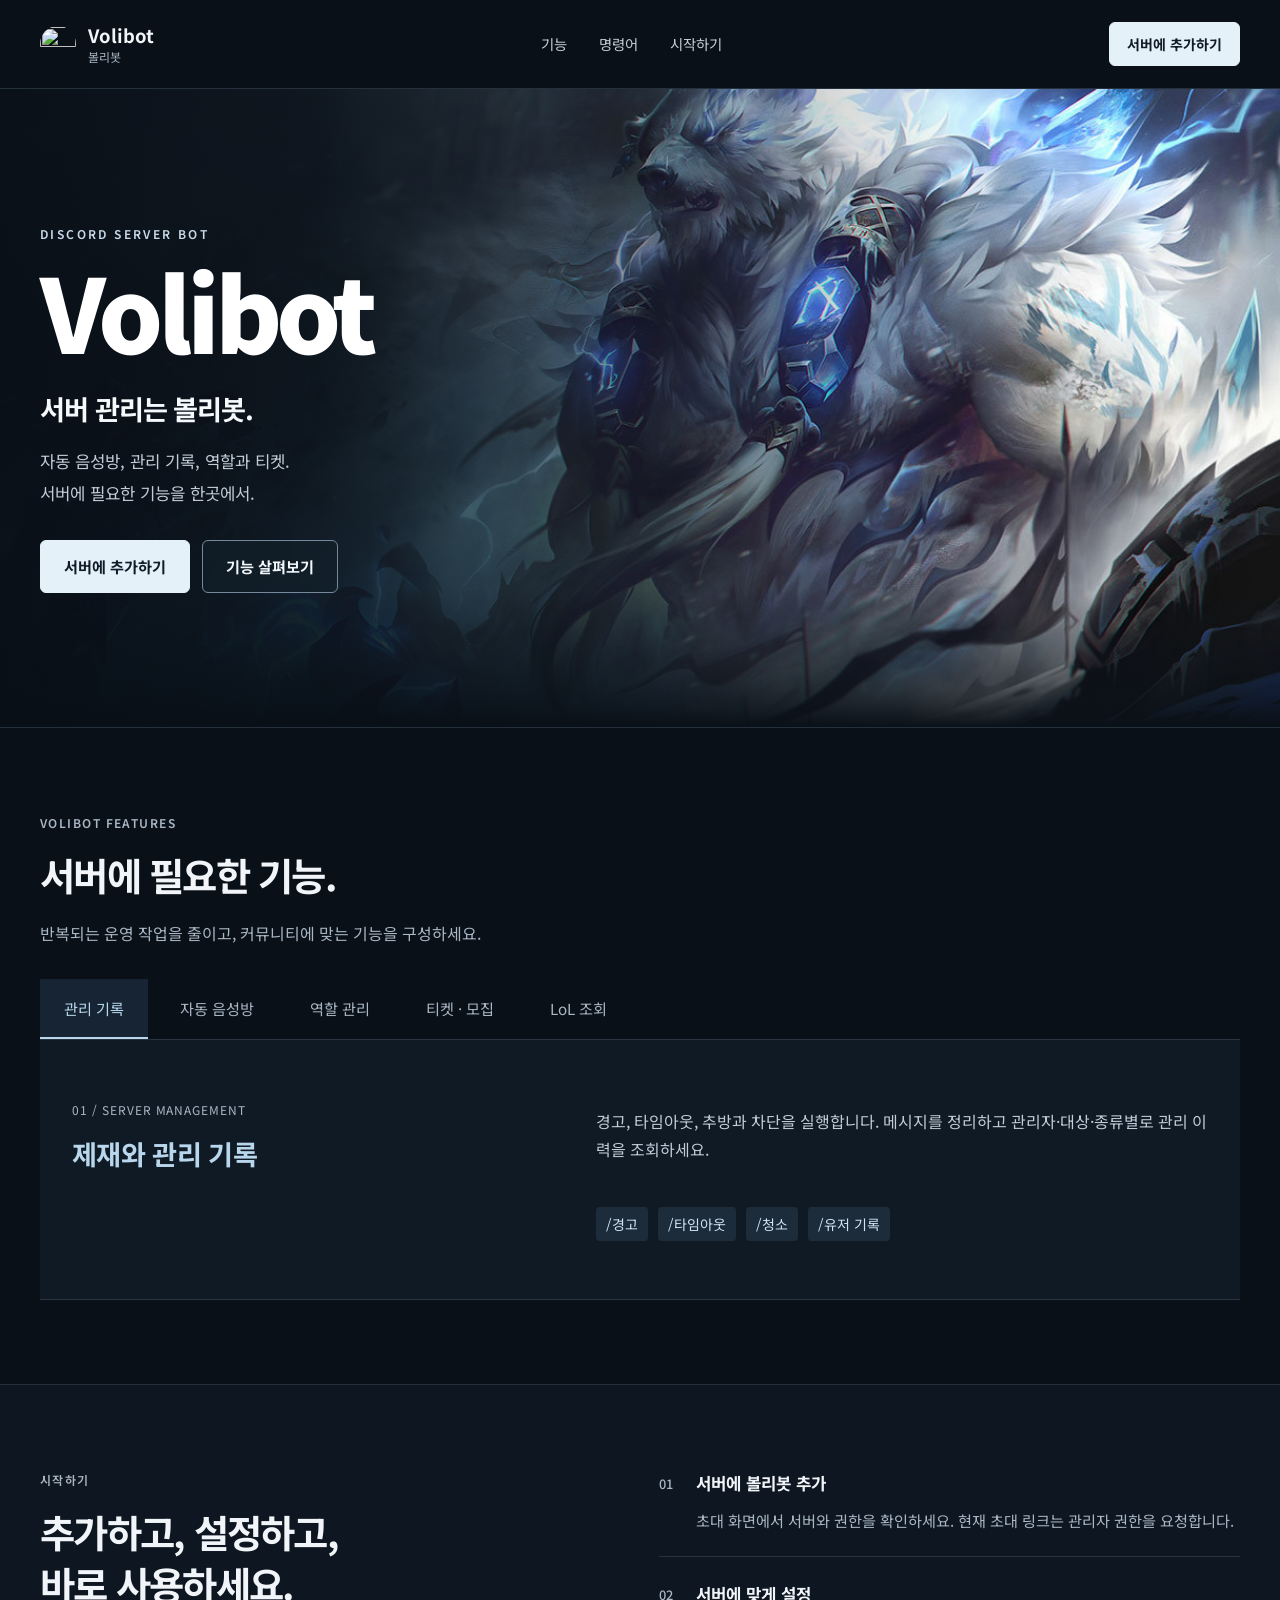
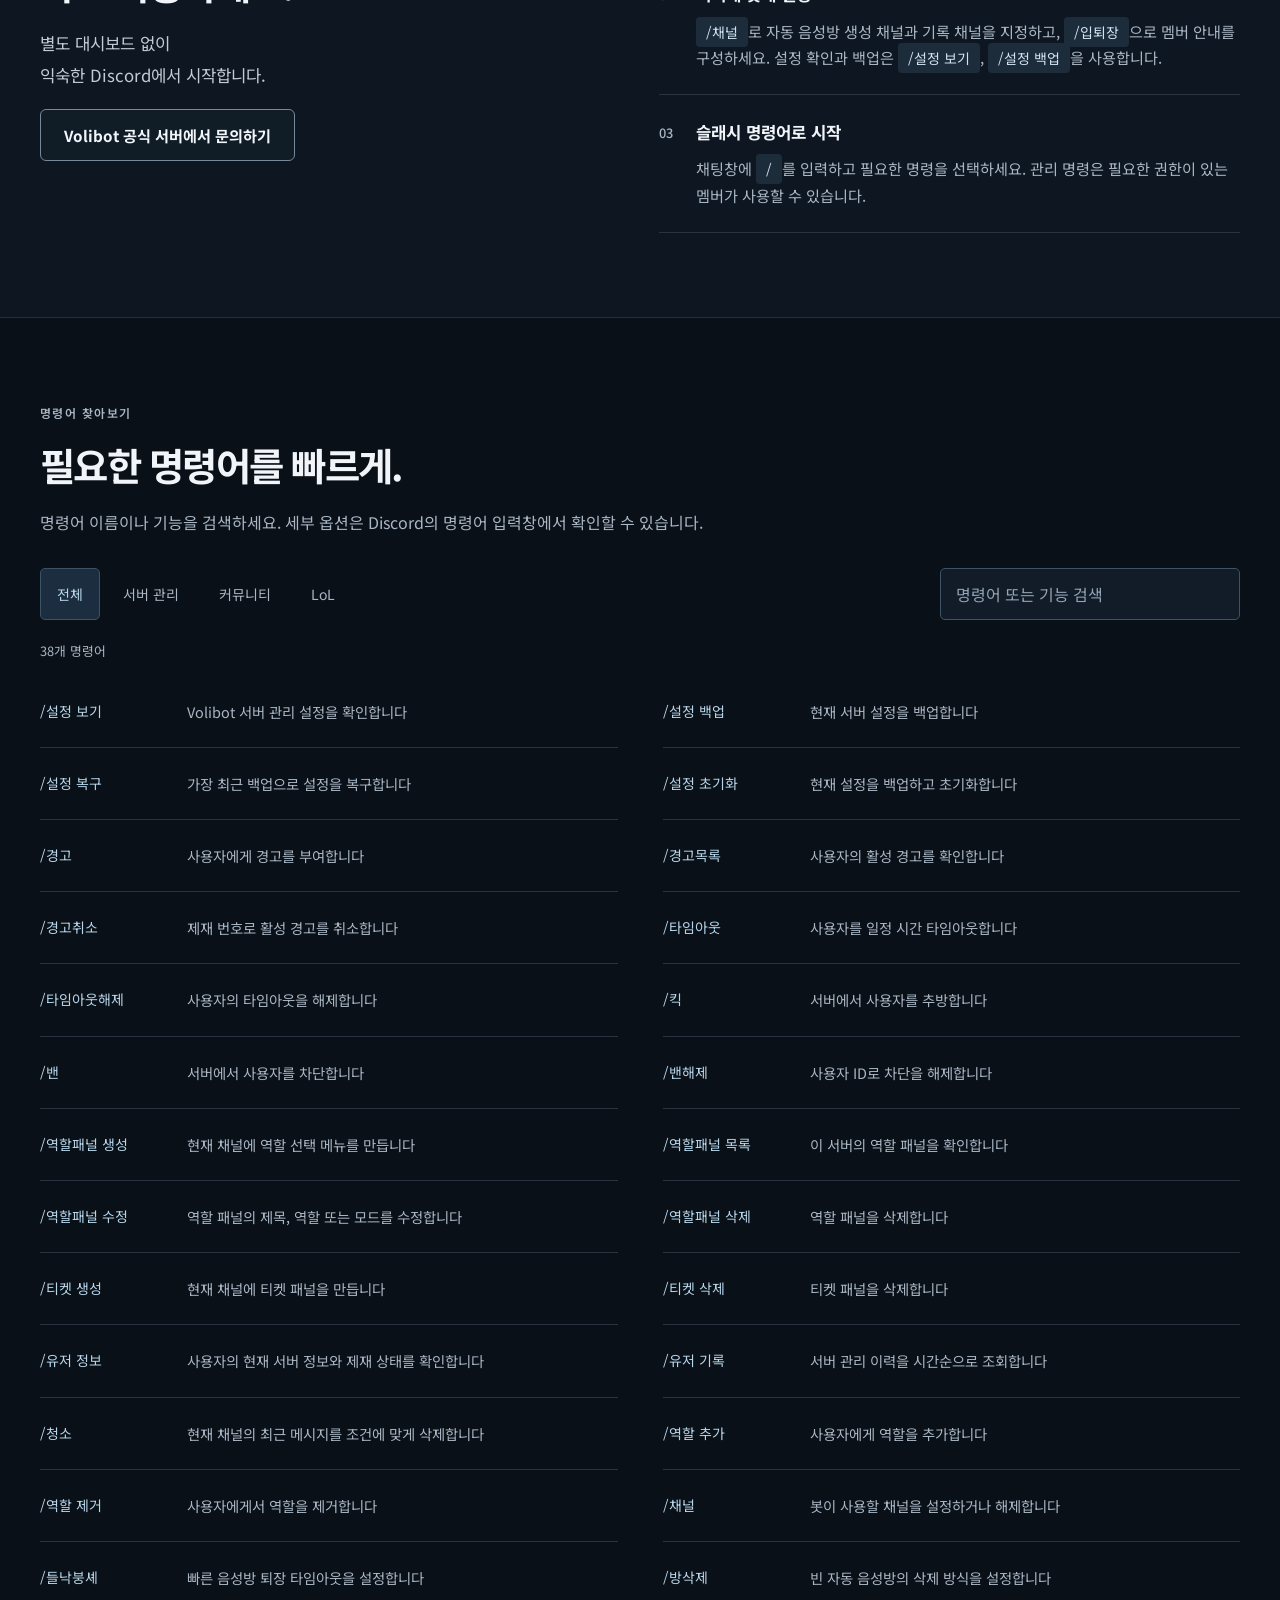
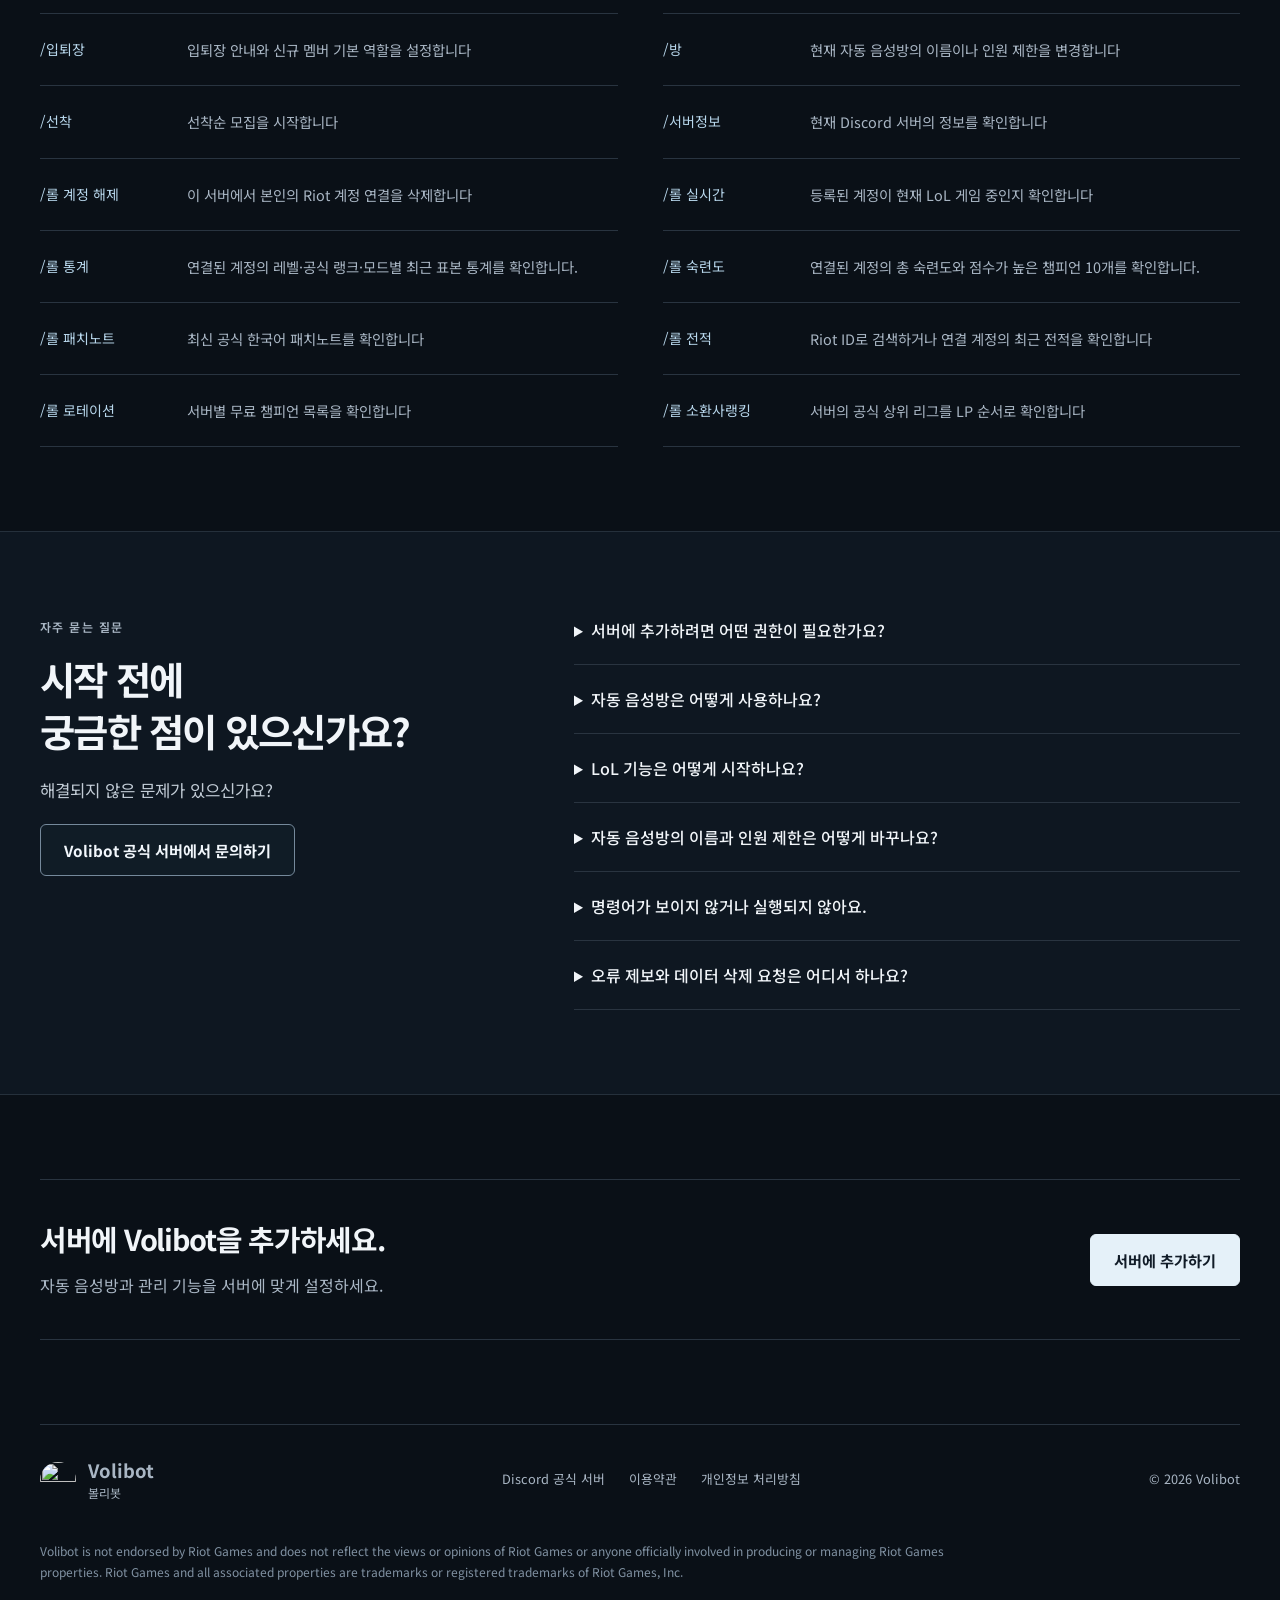
==== commit 1e1ead19: "Remove account verification and lookup from command guide" ====
--- a/index.html
+++ b/index.html
@@ -49,8 +49,6 @@
 <article class="command" data-category="community"><code>/방</code><p>현재 자동 음성방의 이름이나 인원 제한을 변경합니다</p></article>
 <article class="command" data-category="community"><code>/선착</code><p>선착순 모집을 시작합니다</p></article>
 <article class="command" data-category="community"><code>/서버정보</code><p>현재 Discord 서버의 정보를 확인합니다</p></article>
-<article class="command" data-category="lol"><code>/롤 계정 인증</code><p>Riot 계정 인증 안내를 확인합니다.</p></article>
-<article class="command" data-category="lol"><code>/롤 계정 조회</code><p>이 서버에 저장된 본인의 Riot 계정 연결을 확인합니다.</p></article>
 <article class="command" data-category="lol"><code>/롤 계정 해제</code><p>이 서버에서 본인의 Riot 계정 연결을 삭제합니다</p></article>
 <article class="command" data-category="lol"><code>/롤 실시간</code><p>등록된 계정이 현재 LoL 게임 중인지 확인합니다</p></article>
 <article class="command" data-category="lol"><code>/롤 통계</code><p>연결된 계정의 레벨·공식 랭크·모드별 최근 표본 통계를 확인합니다.</p></article>
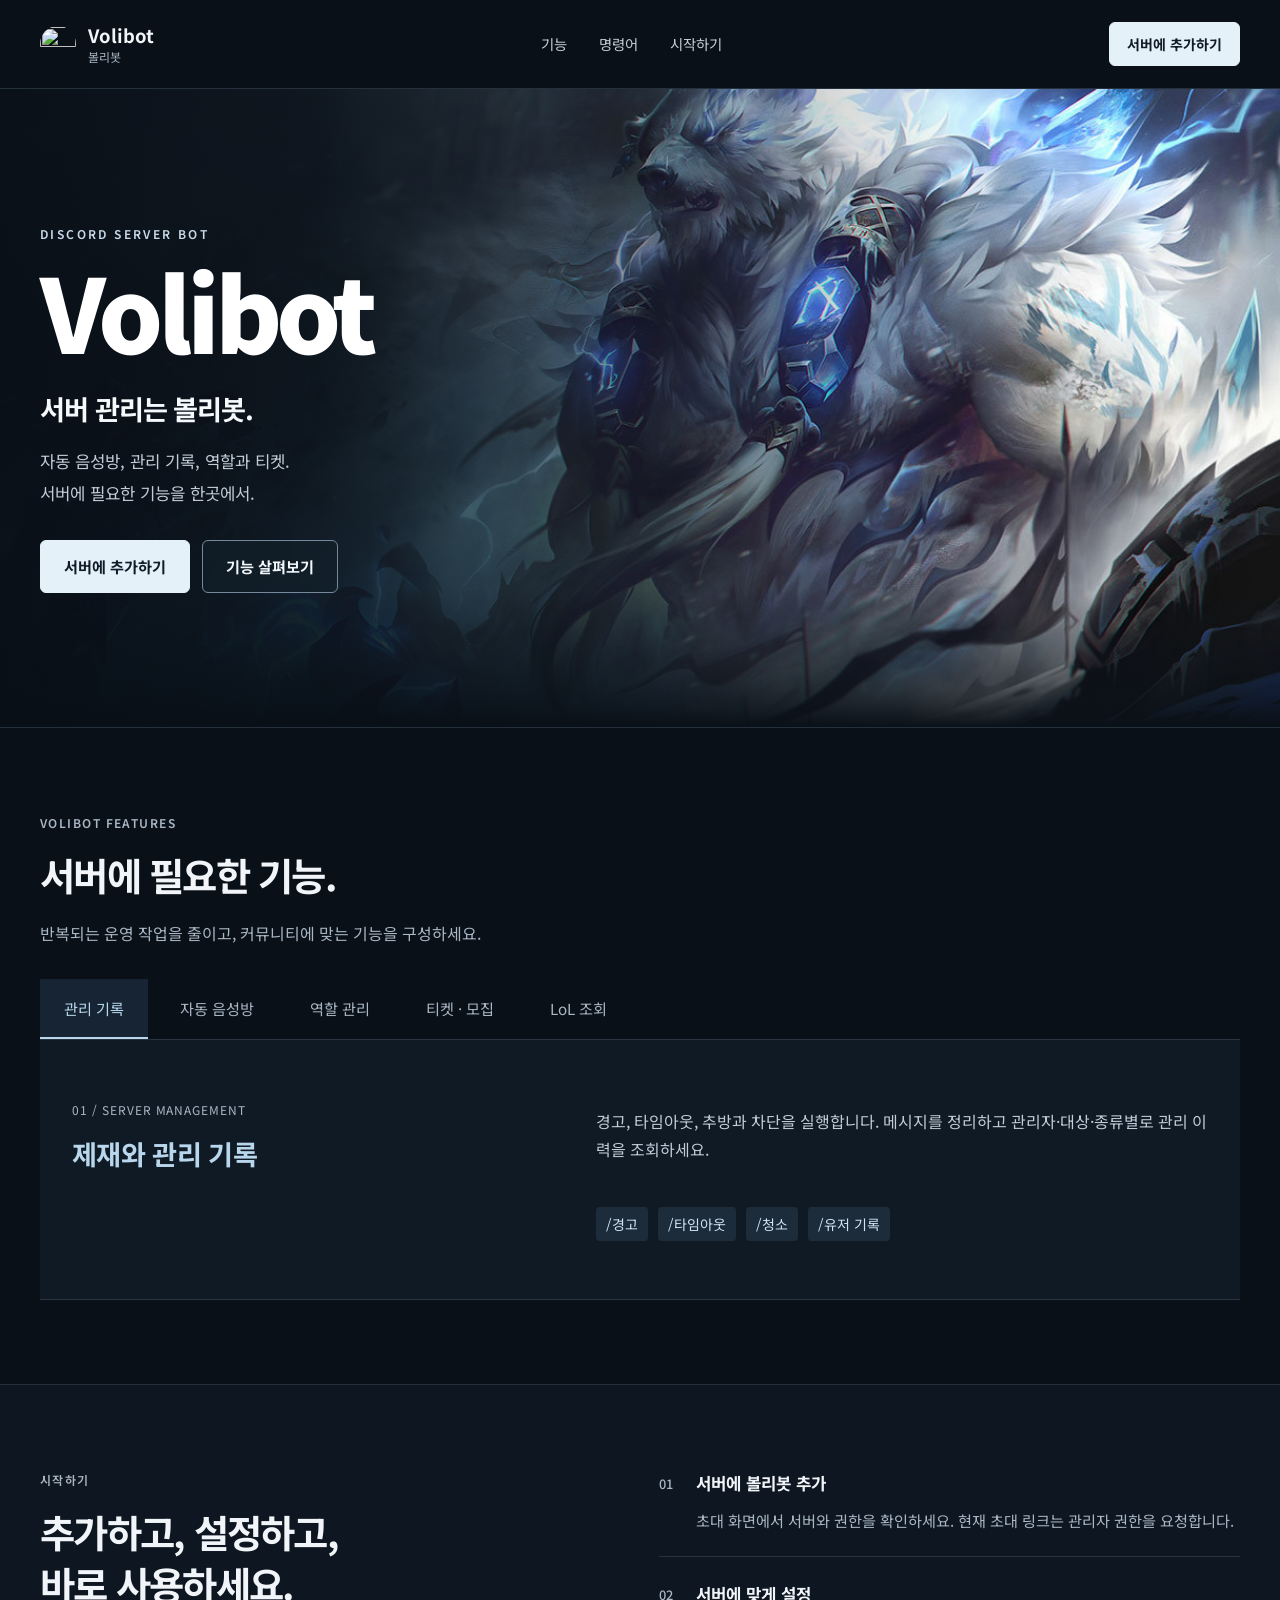
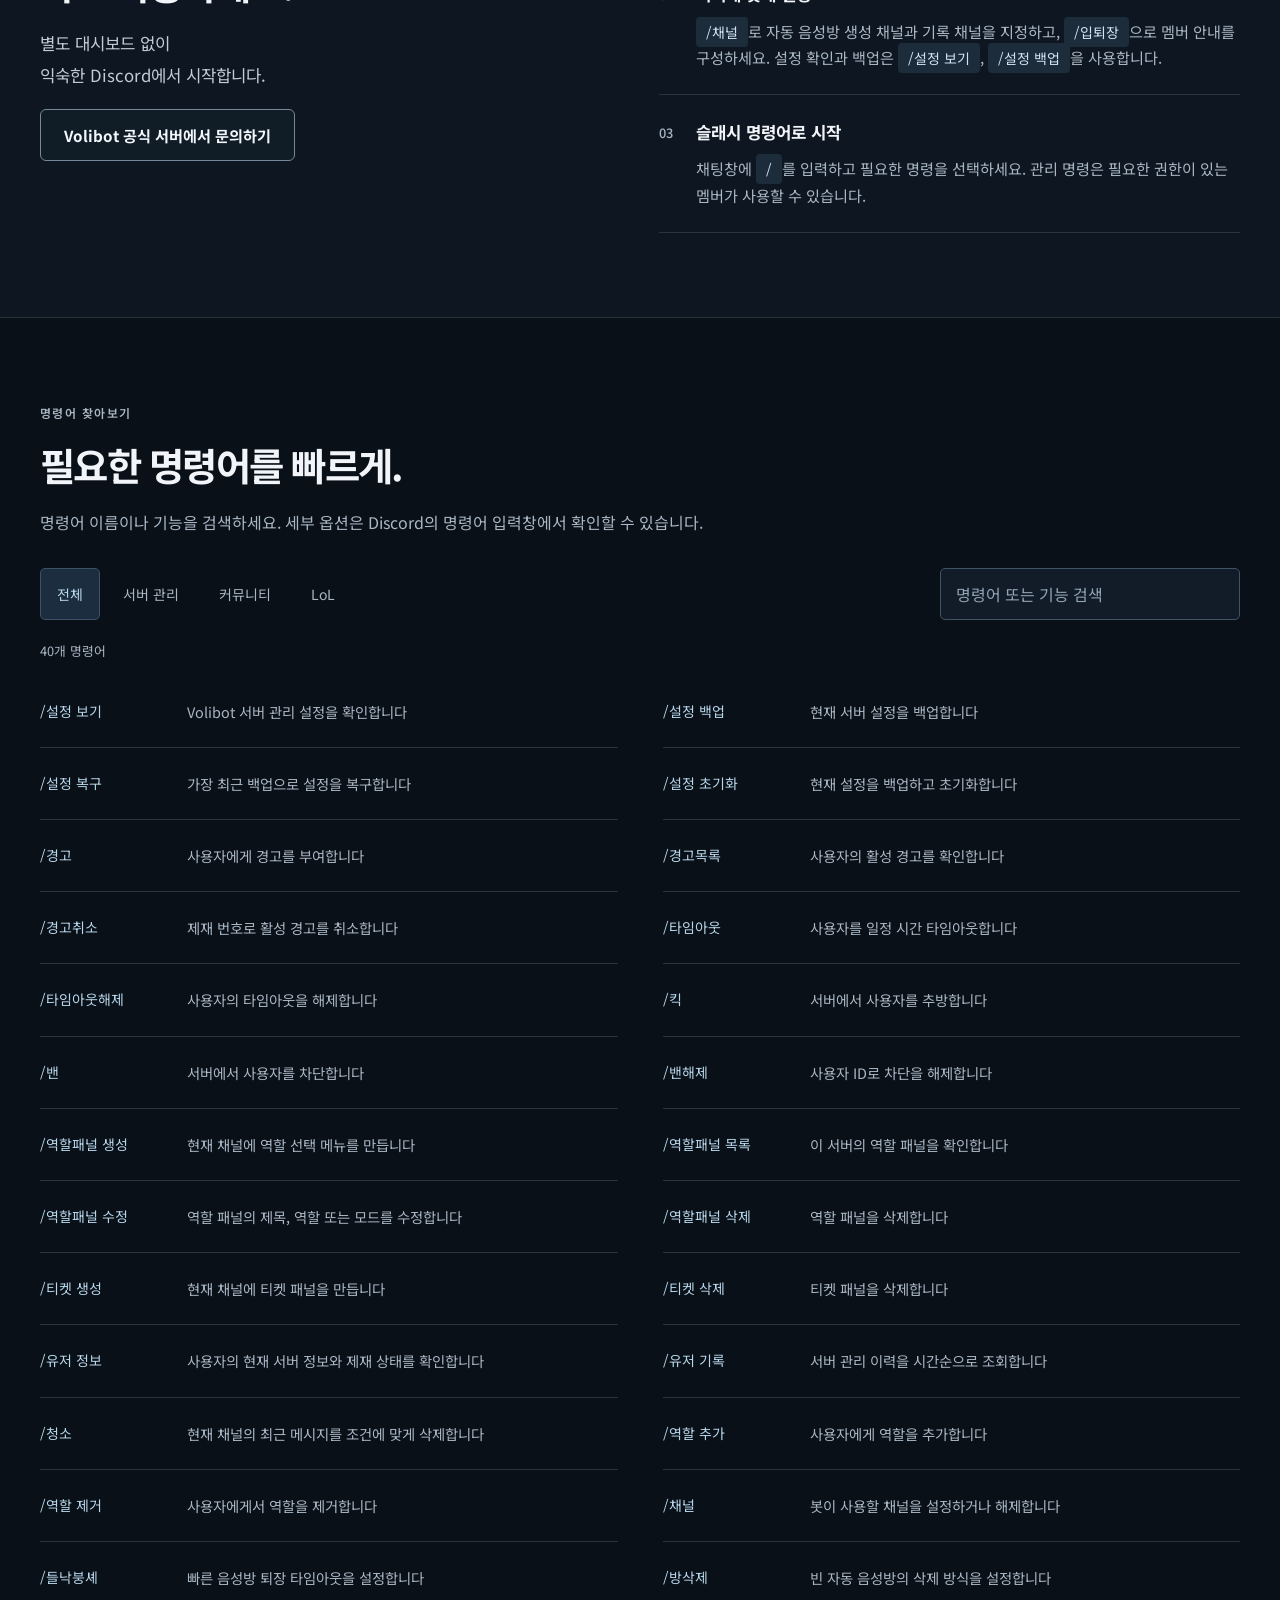
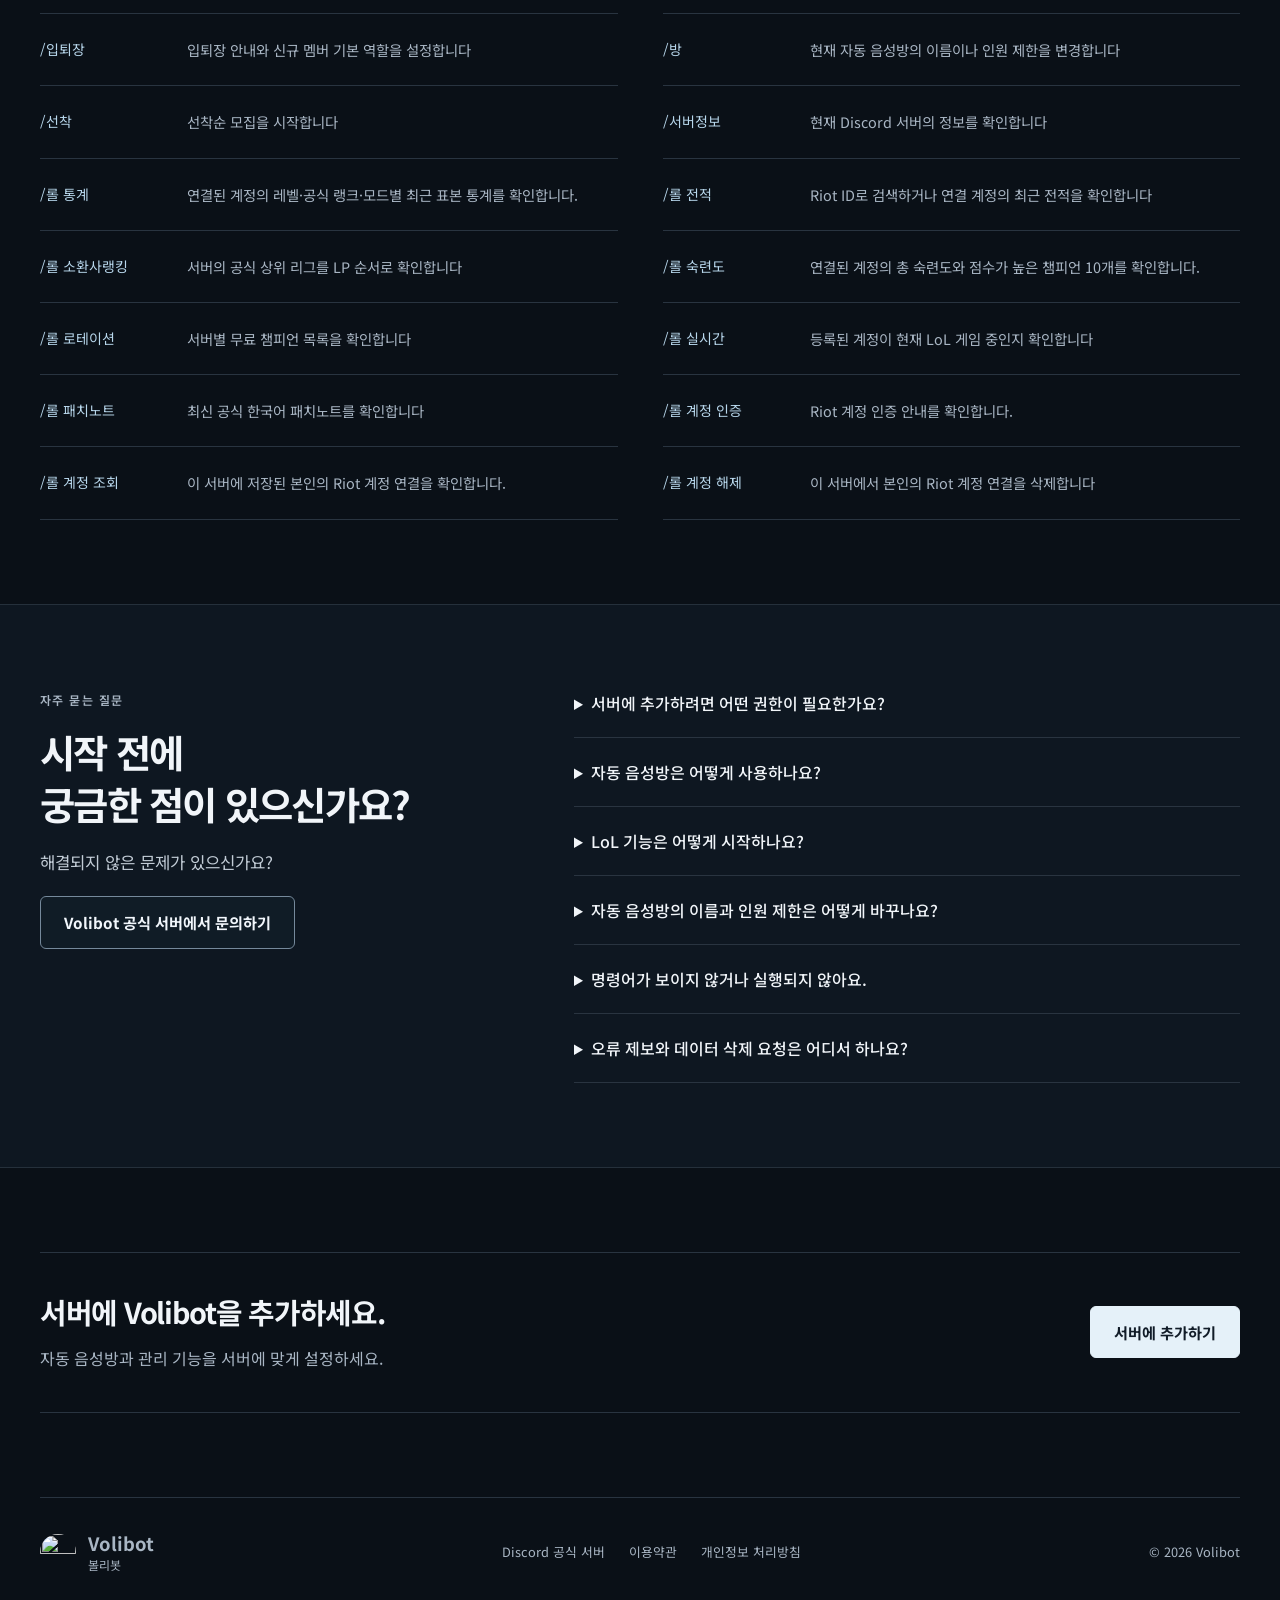
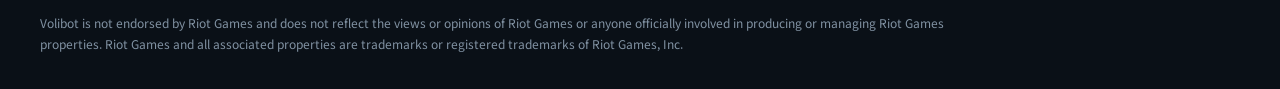
==== commit 4ec41bd3: "Order League command guide by user preference" ====
--- a/index.html
+++ b/index.html
@@ -49,14 +49,16 @@
 <article class="command" data-category="community"><code>/방</code><p>현재 자동 음성방의 이름이나 인원 제한을 변경합니다</p></article>
 <article class="command" data-category="community"><code>/선착</code><p>선착순 모집을 시작합니다</p></article>
 <article class="command" data-category="community"><code>/서버정보</code><p>현재 Discord 서버의 정보를 확인합니다</p></article>
+<article class="command" data-category="lol"><code>/롤 통계</code><p>연결된 계정의 레벨·공식 랭크·모드별 최근 표본 통계를 확인합니다.</p></article>
+<article class="command" data-category="lol"><code>/롤 전적</code><p>Riot ID로 검색하거나 연결 계정의 최근 전적을 확인합니다</p></article>
+<article class="command" data-category="lol"><code>/롤 소환사랭킹</code><p>서버의 공식 상위 리그를 LP 순서로 확인합니다</p></article>
+<article class="command" data-category="lol"><code>/롤 숙련도</code><p>연결된 계정의 총 숙련도와 점수가 높은 챔피언 10개를 확인합니다.</p></article>
+<article class="command" data-category="lol"><code>/롤 로테이션</code><p>서버별 무료 챔피언 목록을 확인합니다</p></article>
+<article class="command" data-category="lol"><code>/롤 실시간</code><p>등록된 계정이 현재 LoL 게임 중인지 확인합니다</p></article>
+<article class="command" data-category="lol"><code>/롤 패치노트</code><p>최신 공식 한국어 패치노트를 확인합니다</p></article>
+<article class="command" data-category="lol"><code>/롤 계정 인증</code><p>Riot 계정 인증 안내를 확인합니다.</p></article>
+<article class="command" data-category="lol"><code>/롤 계정 조회</code><p>이 서버에 저장된 본인의 Riot 계정 연결을 확인합니다.</p></article>
 <article class="command" data-category="lol"><code>/롤 계정 해제</code><p>이 서버에서 본인의 Riot 계정 연결을 삭제합니다</p></article>
-<article class="command" data-category="lol"><code>/롤 실시간</code><p>등록된 계정이 현재 LoL 게임 중인지 확인합니다</p></article>
-<article class="command" data-category="lol"><code>/롤 통계</code><p>연결된 계정의 레벨·공식 랭크·모드별 최근 표본 통계를 확인합니다.</p></article>
-<article class="command" data-category="lol"><code>/롤 숙련도</code><p>연결된 계정의 총 숙련도와 점수가 높은 챔피언 10개를 확인합니다.</p></article>
-<article class="command" data-category="lol"><code>/롤 패치노트</code><p>최신 공식 한국어 패치노트를 확인합니다</p></article>
-<article class="command" data-category="lol"><code>/롤 전적</code><p>Riot ID로 검색하거나 연결 계정의 최근 전적을 확인합니다</p></article>
-<article class="command" data-category="lol"><code>/롤 로테이션</code><p>서버별 무료 챔피언 목록을 확인합니다</p></article>
-<article class="command" data-category="lol"><code>/롤 소환사랭킹</code><p>서버의 공식 상위 리그를 LP 순서로 확인합니다</p></article>
 </div><p class="empty" id="no-results" hidden>일치하는 명령어가 없습니다. 다른 검색어나 분류를 선택해 주세요.</p><noscript><p class="note">JavaScript를 켜면 검색과 분류를 사용할 수 있습니다. 전체 명령어는 그대로 확인하실 수 있습니다.</p></noscript></section>
 <section class="wide-band"><div class="section wrap faq-layout"><div><p class="eyebrow">자주 묻는 질문</p><h2>시작 전에<br>궁금한 점이 있으신가요?</h2><p class="lead">해결되지 않은 문제가 있으신가요?</p><a class="button secondary" href="https://volibot.is-a.bot/server/">Volibot 공식 서버에서 문의하기</a></div><div><details><summary>서버에 추가하려면 어떤 권한이 필요한가요?</summary><p>Discord에서 앱을 추가할 수 있는 서버 권한이 필요합니다. 현재 볼리봇 초대 링크는 관리자 권한을 요청하므로 초대 화면을 확인하고, 추가 후 봇 역할과 기능별 설정을 점검해 주세요.</p></details><details><summary>자동 음성방은 어떻게 사용하나요?</summary><p>관리자가 지정한 생성 채널에 입장하면 자동 음성방이 만들어집니다. 방장 또는 관리자는 <code>/방</code>으로 이름과 인원 제한을 변경할 수 있습니다.</p></details><details><summary>LoL 기능은 어떻게 시작하나요?</summary><p><code>/롤 전적</code>의 라이엇아이디 옵션에 이름#태그를 입력하고 필요한 서버·모드·챔피언을 선택하세요. 검색한 계정은 저장하거나 연결하지 않습니다. 패치노트와 무료 챔피언은 <code>/롤 패치노트</code>, <code>/롤 로테이션</code>으로 확인할 수 있습니다.</p></details><details><summary>자동 음성방의 이름과 인원 제한은 어떻게 바꾸나요?</summary><p>현재 자동 음성방에서 <code>/방</code>을 사용하세요. 이름과 인원 중 필요한 옵션만 입력하면 됩니다. 인원을 0으로 설정하면 무제한이며, 방장 또는 관리자만 변경할 수 있습니다.</p></details><details><summary>명령어가 보이지 않거나 실행되지 않아요.</summary><p>봇이 서버에 추가되어 있는지, 사용자와 봇의 권한이 있는지 확인해 주세요. 문제가 계속되면 공식 Discord 서버에 사용한 명령과 오류 내용을 알려주세요.</p></details><details><summary>오류 제보와 데이터 삭제 요청은 어디서 하나요?</summary><p><a href="https://volibot.is-a.bot/server/">공식 Discord 서버</a>에서 문의하실 수 있습니다. 개인정보가 포함된 내용은 공개 채널에 작성하지 말고 운영자가 안내하는 방법을 이용해 주세요.</p></details></div></div></section>
 <section class="section wrap"><div class="closing"><div><h2>서버에 Volibot을 추가하세요.</h2><p>자동 음성방과 관리 기능을 서버에 맞게 설정하세요.</p></div><a class="button" href="https://volibot.is-a.bot/invite/">서버에 추가하기</a></div></section>
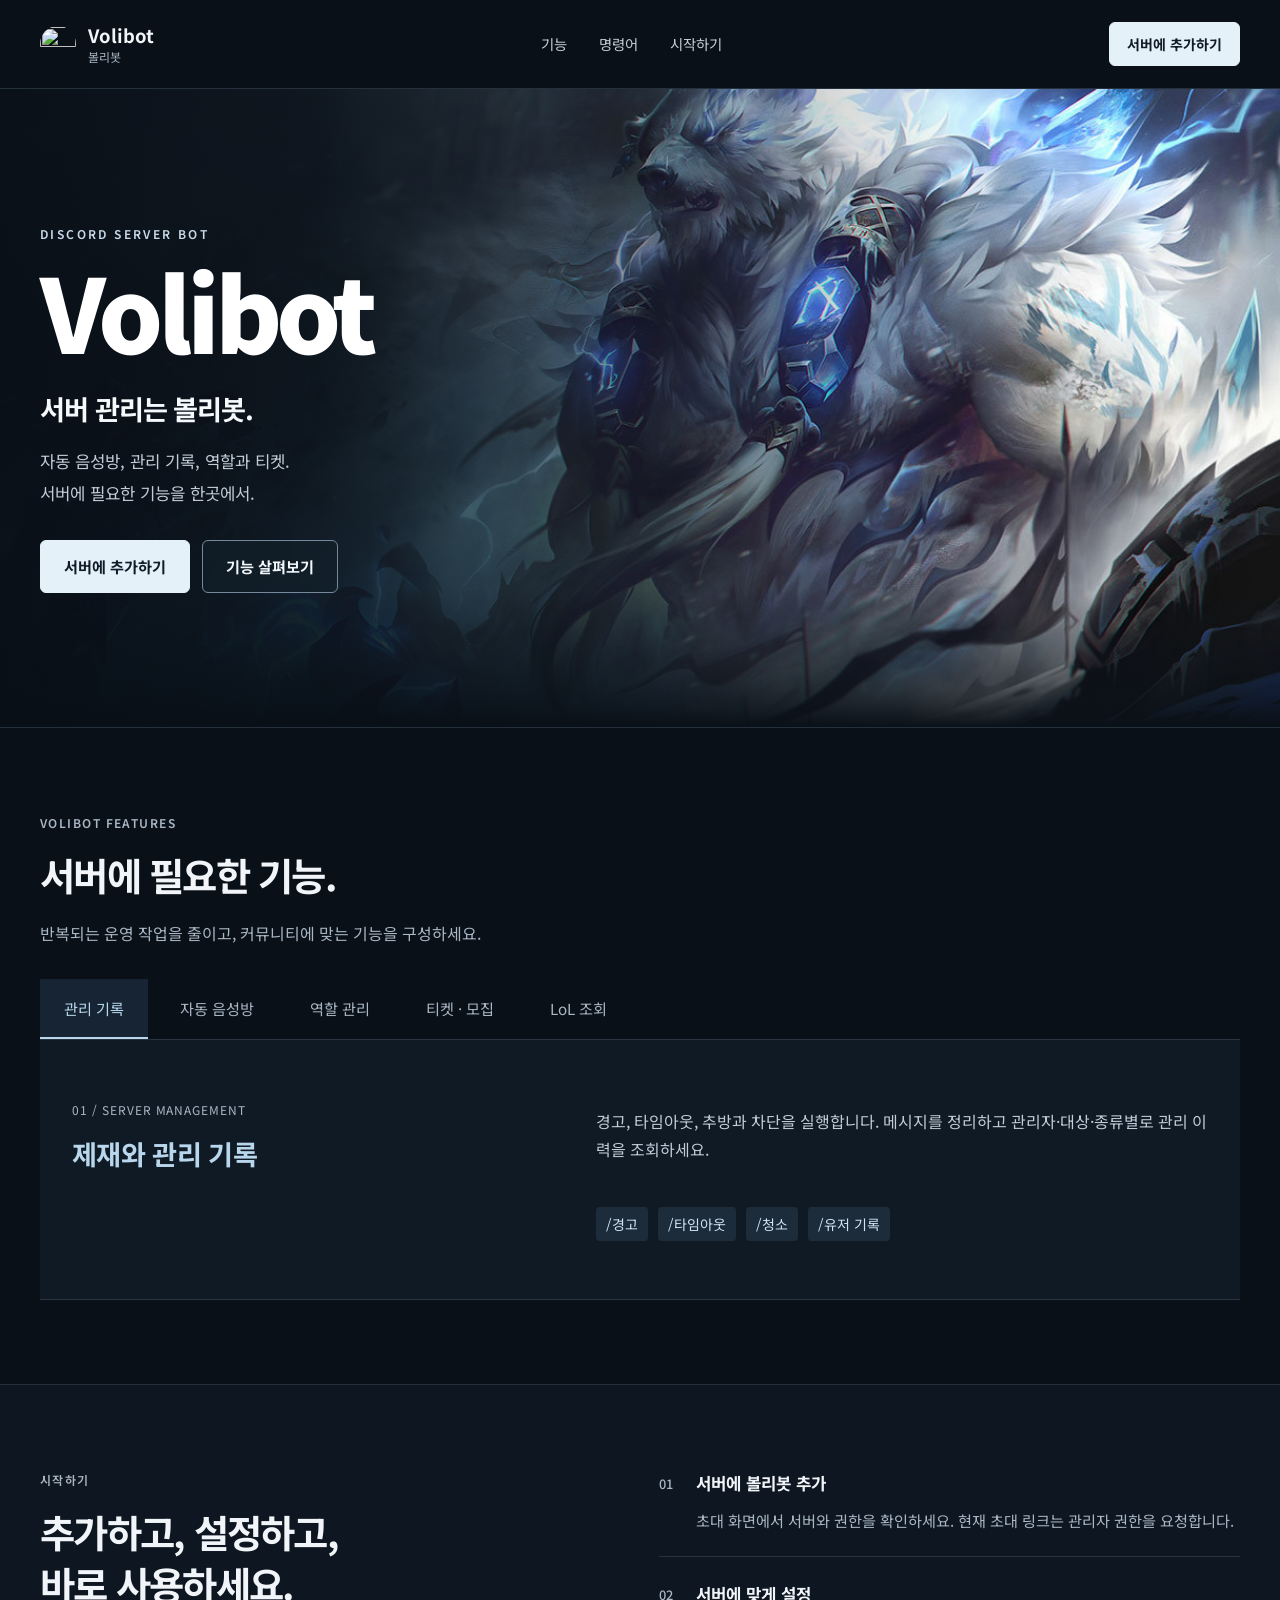
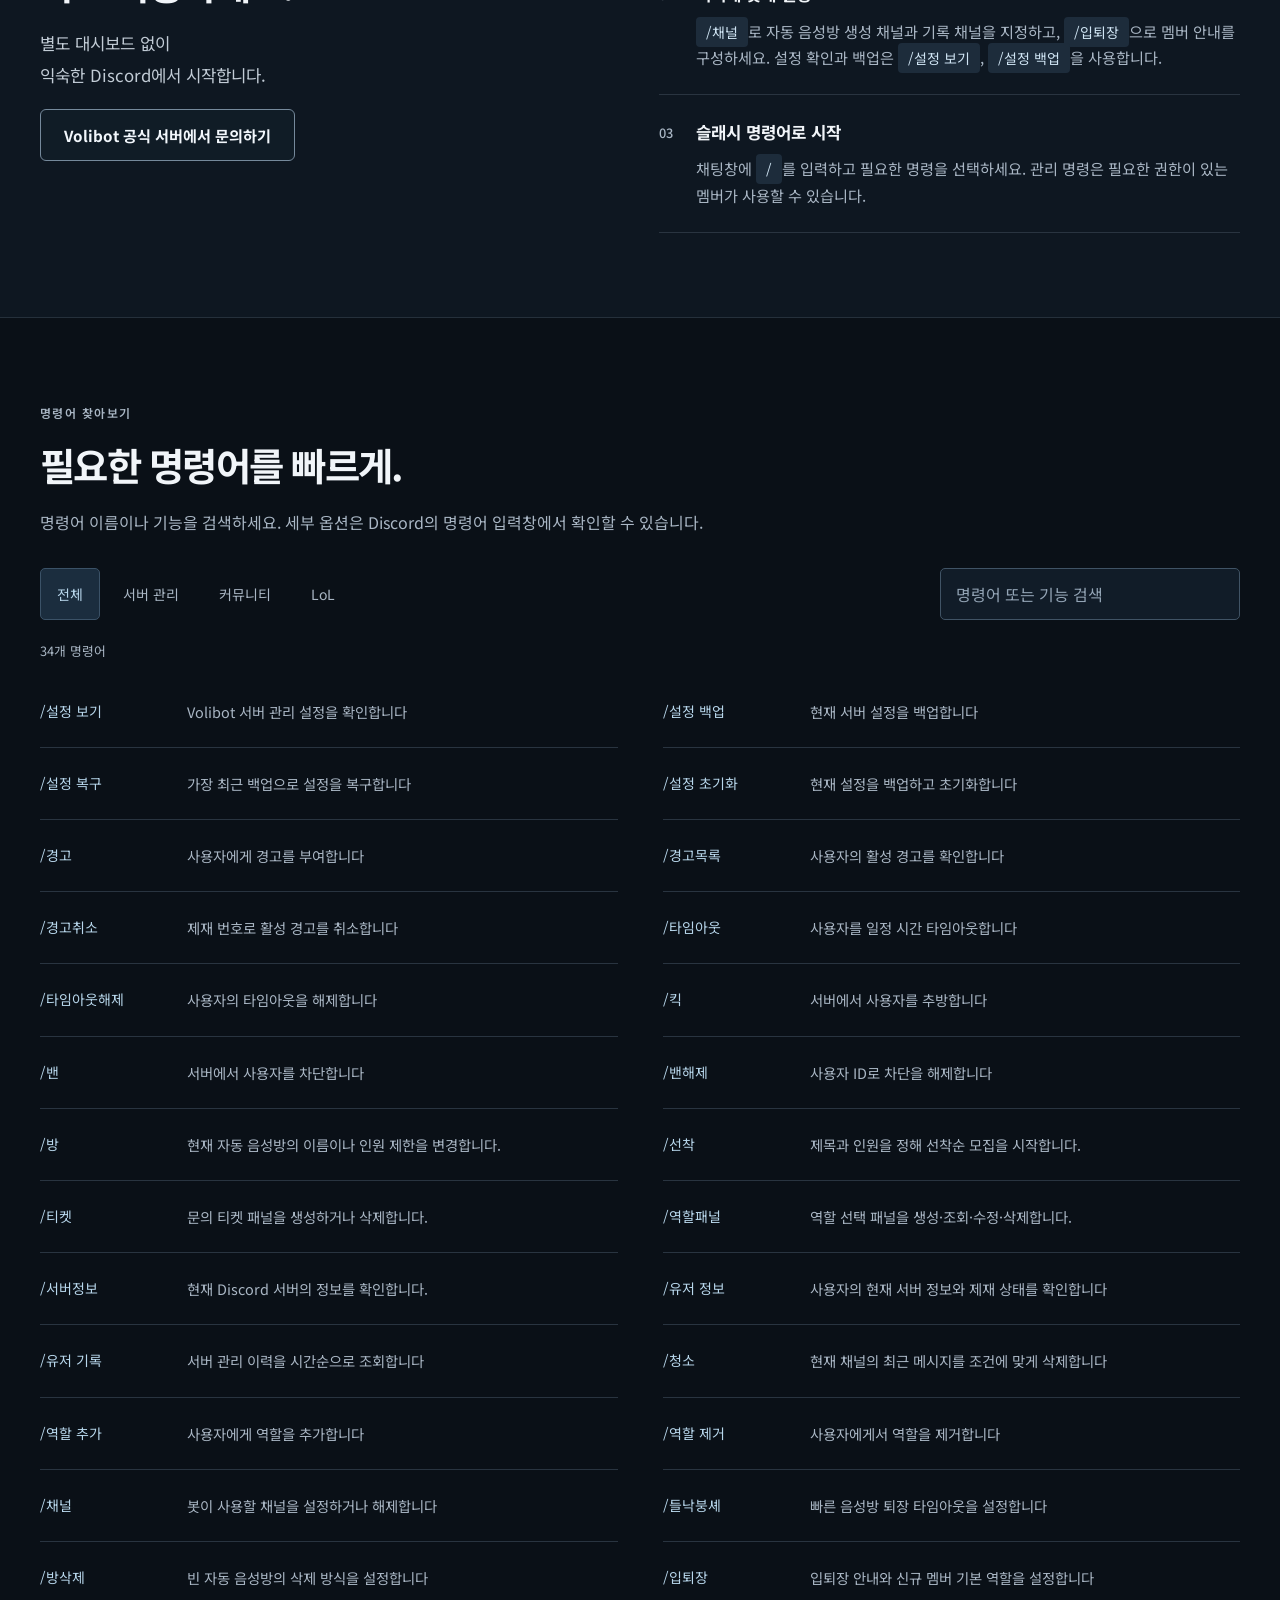
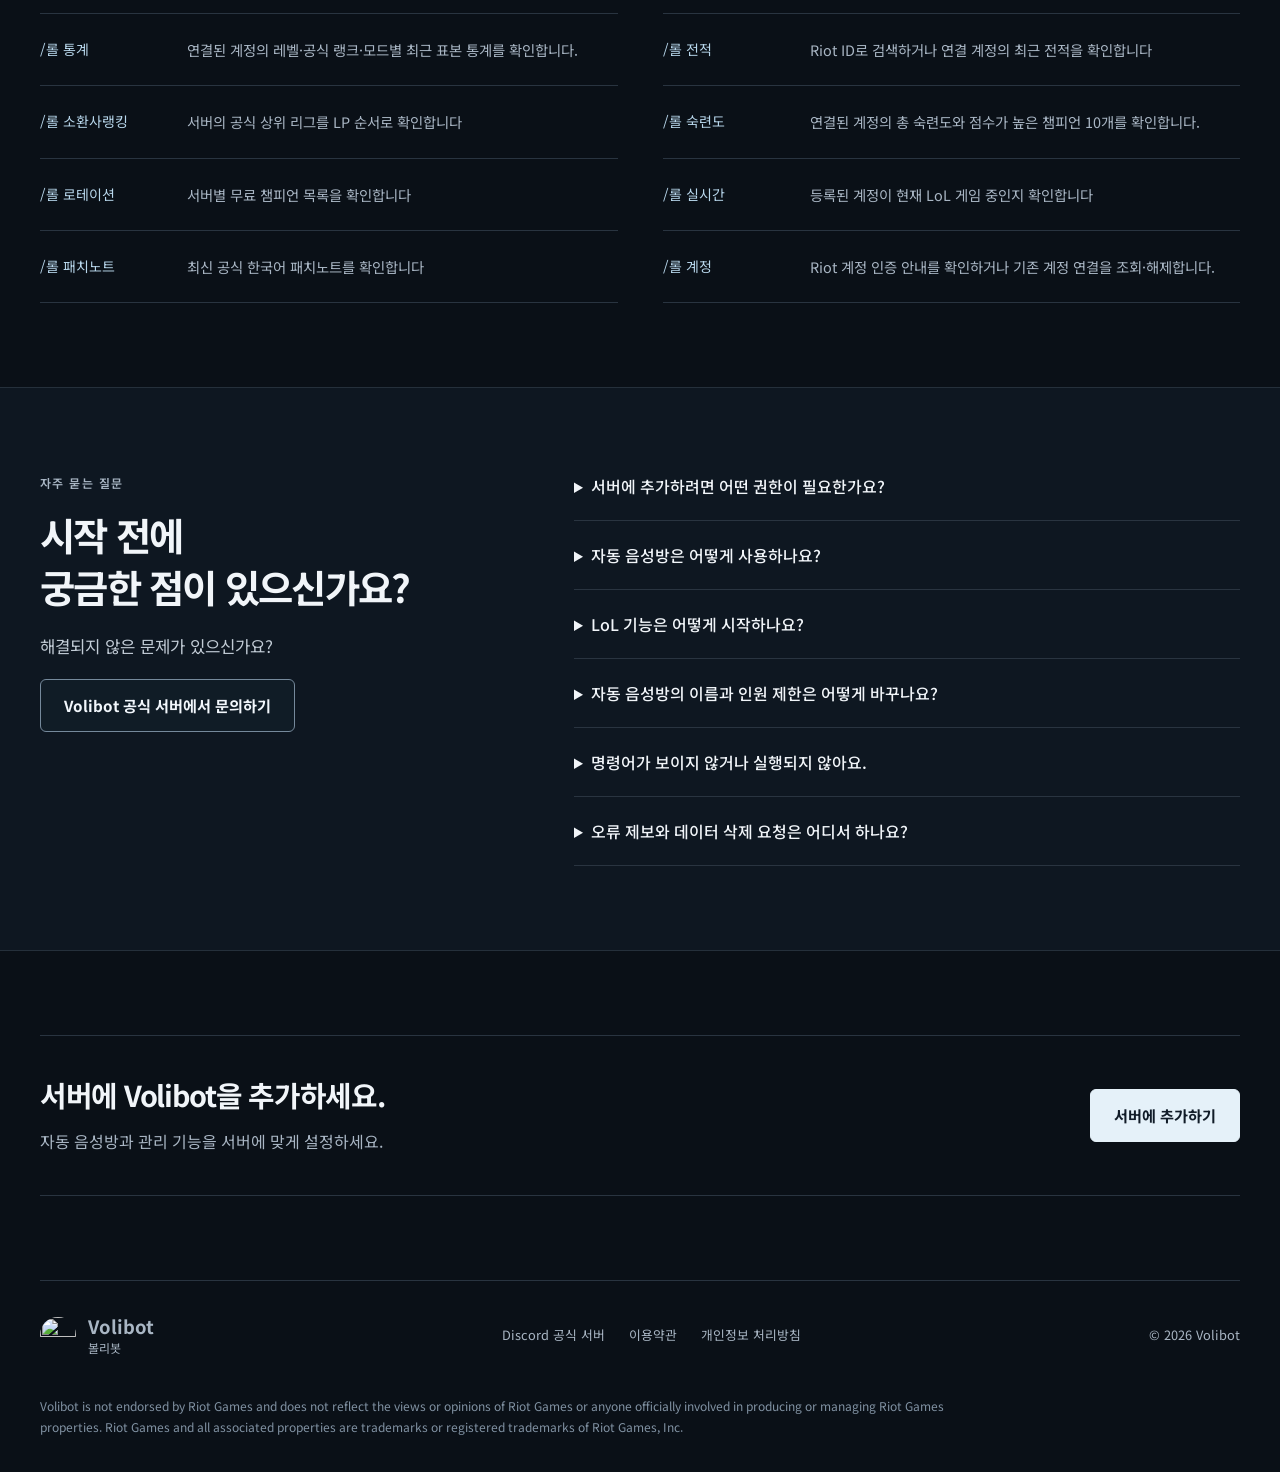
==== commit 8b0f3fdb: "Group community and League account commands in guide" ====
--- a/index.html
+++ b/index.html
@@ -31,12 +31,11 @@
 <article class="command" data-category="manage"><code>/킥</code><p>서버에서 사용자를 추방합니다</p></article>
 <article class="command" data-category="manage"><code>/밴</code><p>서버에서 사용자를 차단합니다</p></article>
 <article class="command" data-category="manage"><code>/밴해제</code><p>사용자 ID로 차단을 해제합니다</p></article>
-<article class="command" data-category="community"><code>/역할패널 생성</code><p>현재 채널에 역할 선택 메뉴를 만듭니다</p></article>
-<article class="command" data-category="community"><code>/역할패널 목록</code><p>이 서버의 역할 패널을 확인합니다</p></article>
-<article class="command" data-category="community"><code>/역할패널 수정</code><p>역할 패널의 제목, 역할 또는 모드를 수정합니다</p></article>
-<article class="command" data-category="community"><code>/역할패널 삭제</code><p>역할 패널을 삭제합니다</p></article>
-<article class="command" data-category="community"><code>/티켓 생성</code><p>현재 채널에 티켓 패널을 만듭니다</p></article>
-<article class="command" data-category="community"><code>/티켓 삭제</code><p>티켓 패널을 삭제합니다</p></article>
+<article class="command" data-category="community"><code>/방</code><p>현재 자동 음성방의 이름이나 인원 제한을 변경합니다.</p></article>
+<article class="command" data-category="community"><code>/선착</code><p>제목과 인원을 정해 선착순 모집을 시작합니다.</p></article>
+<article class="command" data-category="community"><code>/티켓</code><p>문의 티켓 패널을 생성하거나 삭제합니다.</p></article>
+<article class="command" data-category="community"><code>/역할패널</code><p>역할 선택 패널을 생성·조회·수정·삭제합니다.</p></article>
+<article class="command" data-category="community"><code>/서버정보</code><p>현재 Discord 서버의 정보를 확인합니다.</p></article>
 <article class="command" data-category="manage"><code>/유저 정보</code><p>사용자의 현재 서버 정보와 제재 상태를 확인합니다</p></article>
 <article class="command" data-category="manage"><code>/유저 기록</code><p>서버 관리 이력을 시간순으로 조회합니다</p></article>
 <article class="command" data-category="manage"><code>/청소</code><p>현재 채널의 최근 메시지를 조건에 맞게 삭제합니다</p></article>
@@ -46,9 +45,6 @@
 <article class="command" data-category="manage"><code>/들낙붕셰</code><p>빠른 음성방 퇴장 타임아웃을 설정합니다</p></article>
 <article class="command" data-category="manage"><code>/방삭제</code><p>빈 자동 음성방의 삭제 방식을 설정합니다</p></article>
 <article class="command" data-category="manage"><code>/입퇴장</code><p>입퇴장 안내와 신규 멤버 기본 역할을 설정합니다</p></article>
-<article class="command" data-category="community"><code>/방</code><p>현재 자동 음성방의 이름이나 인원 제한을 변경합니다</p></article>
-<article class="command" data-category="community"><code>/선착</code><p>선착순 모집을 시작합니다</p></article>
-<article class="command" data-category="community"><code>/서버정보</code><p>현재 Discord 서버의 정보를 확인합니다</p></article>
 <article class="command" data-category="lol"><code>/롤 통계</code><p>연결된 계정의 레벨·공식 랭크·모드별 최근 표본 통계를 확인합니다.</p></article>
 <article class="command" data-category="lol"><code>/롤 전적</code><p>Riot ID로 검색하거나 연결 계정의 최근 전적을 확인합니다</p></article>
 <article class="command" data-category="lol"><code>/롤 소환사랭킹</code><p>서버의 공식 상위 리그를 LP 순서로 확인합니다</p></article>
@@ -56,9 +52,7 @@
 <article class="command" data-category="lol"><code>/롤 로테이션</code><p>서버별 무료 챔피언 목록을 확인합니다</p></article>
 <article class="command" data-category="lol"><code>/롤 실시간</code><p>등록된 계정이 현재 LoL 게임 중인지 확인합니다</p></article>
 <article class="command" data-category="lol"><code>/롤 패치노트</code><p>최신 공식 한국어 패치노트를 확인합니다</p></article>
-<article class="command" data-category="lol"><code>/롤 계정 인증</code><p>Riot 계정 인증 안내를 확인합니다.</p></article>
-<article class="command" data-category="lol"><code>/롤 계정 조회</code><p>이 서버에 저장된 본인의 Riot 계정 연결을 확인합니다.</p></article>
-<article class="command" data-category="lol"><code>/롤 계정 해제</code><p>이 서버에서 본인의 Riot 계정 연결을 삭제합니다</p></article>
+<article class="command" data-category="lol"><code>/롤 계정</code><p>Riot 계정 인증 안내를 확인하거나 기존 계정 연결을 조회·해제합니다.</p></article>
 </div><p class="empty" id="no-results" hidden>일치하는 명령어가 없습니다. 다른 검색어나 분류를 선택해 주세요.</p><noscript><p class="note">JavaScript를 켜면 검색과 분류를 사용할 수 있습니다. 전체 명령어는 그대로 확인하실 수 있습니다.</p></noscript></section>
 <section class="wide-band"><div class="section wrap faq-layout"><div><p class="eyebrow">자주 묻는 질문</p><h2>시작 전에<br>궁금한 점이 있으신가요?</h2><p class="lead">해결되지 않은 문제가 있으신가요?</p><a class="button secondary" href="https://volibot.is-a.bot/server/">Volibot 공식 서버에서 문의하기</a></div><div><details><summary>서버에 추가하려면 어떤 권한이 필요한가요?</summary><p>Discord에서 앱을 추가할 수 있는 서버 권한이 필요합니다. 현재 볼리봇 초대 링크는 관리자 권한을 요청하므로 초대 화면을 확인하고, 추가 후 봇 역할과 기능별 설정을 점검해 주세요.</p></details><details><summary>자동 음성방은 어떻게 사용하나요?</summary><p>관리자가 지정한 생성 채널에 입장하면 자동 음성방이 만들어집니다. 방장 또는 관리자는 <code>/방</code>으로 이름과 인원 제한을 변경할 수 있습니다.</p></details><details><summary>LoL 기능은 어떻게 시작하나요?</summary><p><code>/롤 전적</code>의 라이엇아이디 옵션에 이름#태그를 입력하고 필요한 서버·모드·챔피언을 선택하세요. 검색한 계정은 저장하거나 연결하지 않습니다. 패치노트와 무료 챔피언은 <code>/롤 패치노트</code>, <code>/롤 로테이션</code>으로 확인할 수 있습니다.</p></details><details><summary>자동 음성방의 이름과 인원 제한은 어떻게 바꾸나요?</summary><p>현재 자동 음성방에서 <code>/방</code>을 사용하세요. 이름과 인원 중 필요한 옵션만 입력하면 됩니다. 인원을 0으로 설정하면 무제한이며, 방장 또는 관리자만 변경할 수 있습니다.</p></details><details><summary>명령어가 보이지 않거나 실행되지 않아요.</summary><p>봇이 서버에 추가되어 있는지, 사용자와 봇의 권한이 있는지 확인해 주세요. 문제가 계속되면 공식 Discord 서버에 사용한 명령과 오류 내용을 알려주세요.</p></details><details><summary>오류 제보와 데이터 삭제 요청은 어디서 하나요?</summary><p><a href="https://volibot.is-a.bot/server/">공식 Discord 서버</a>에서 문의하실 수 있습니다. 개인정보가 포함된 내용은 공개 채널에 작성하지 말고 운영자가 안내하는 방법을 이용해 주세요.</p></details></div></div></section>
 <section class="section wrap"><div class="closing"><div><h2>서버에 Volibot을 추가하세요.</h2><p>자동 음성방과 관리 기능을 서버에 맞게 설정하세요.</p></div><a class="button" href="https://volibot.is-a.bot/invite/">서버에 추가하기</a></div></section>
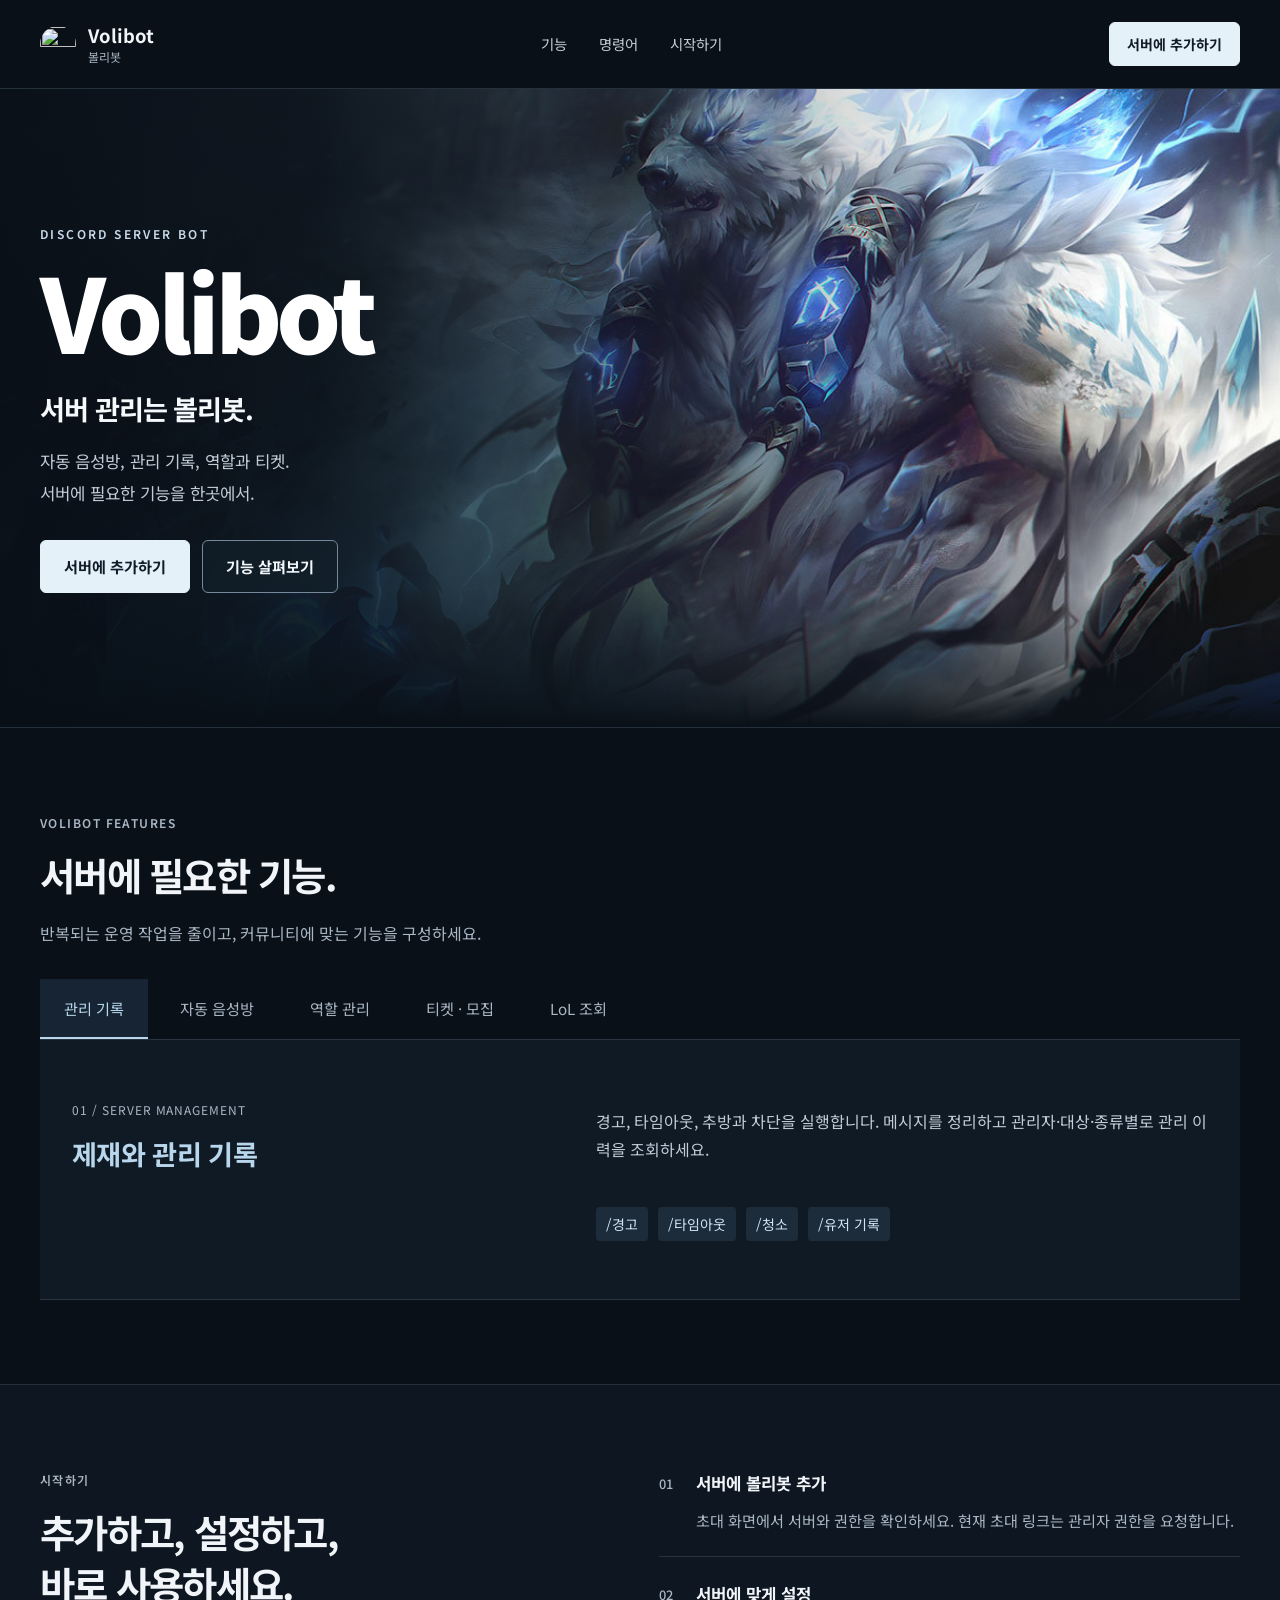
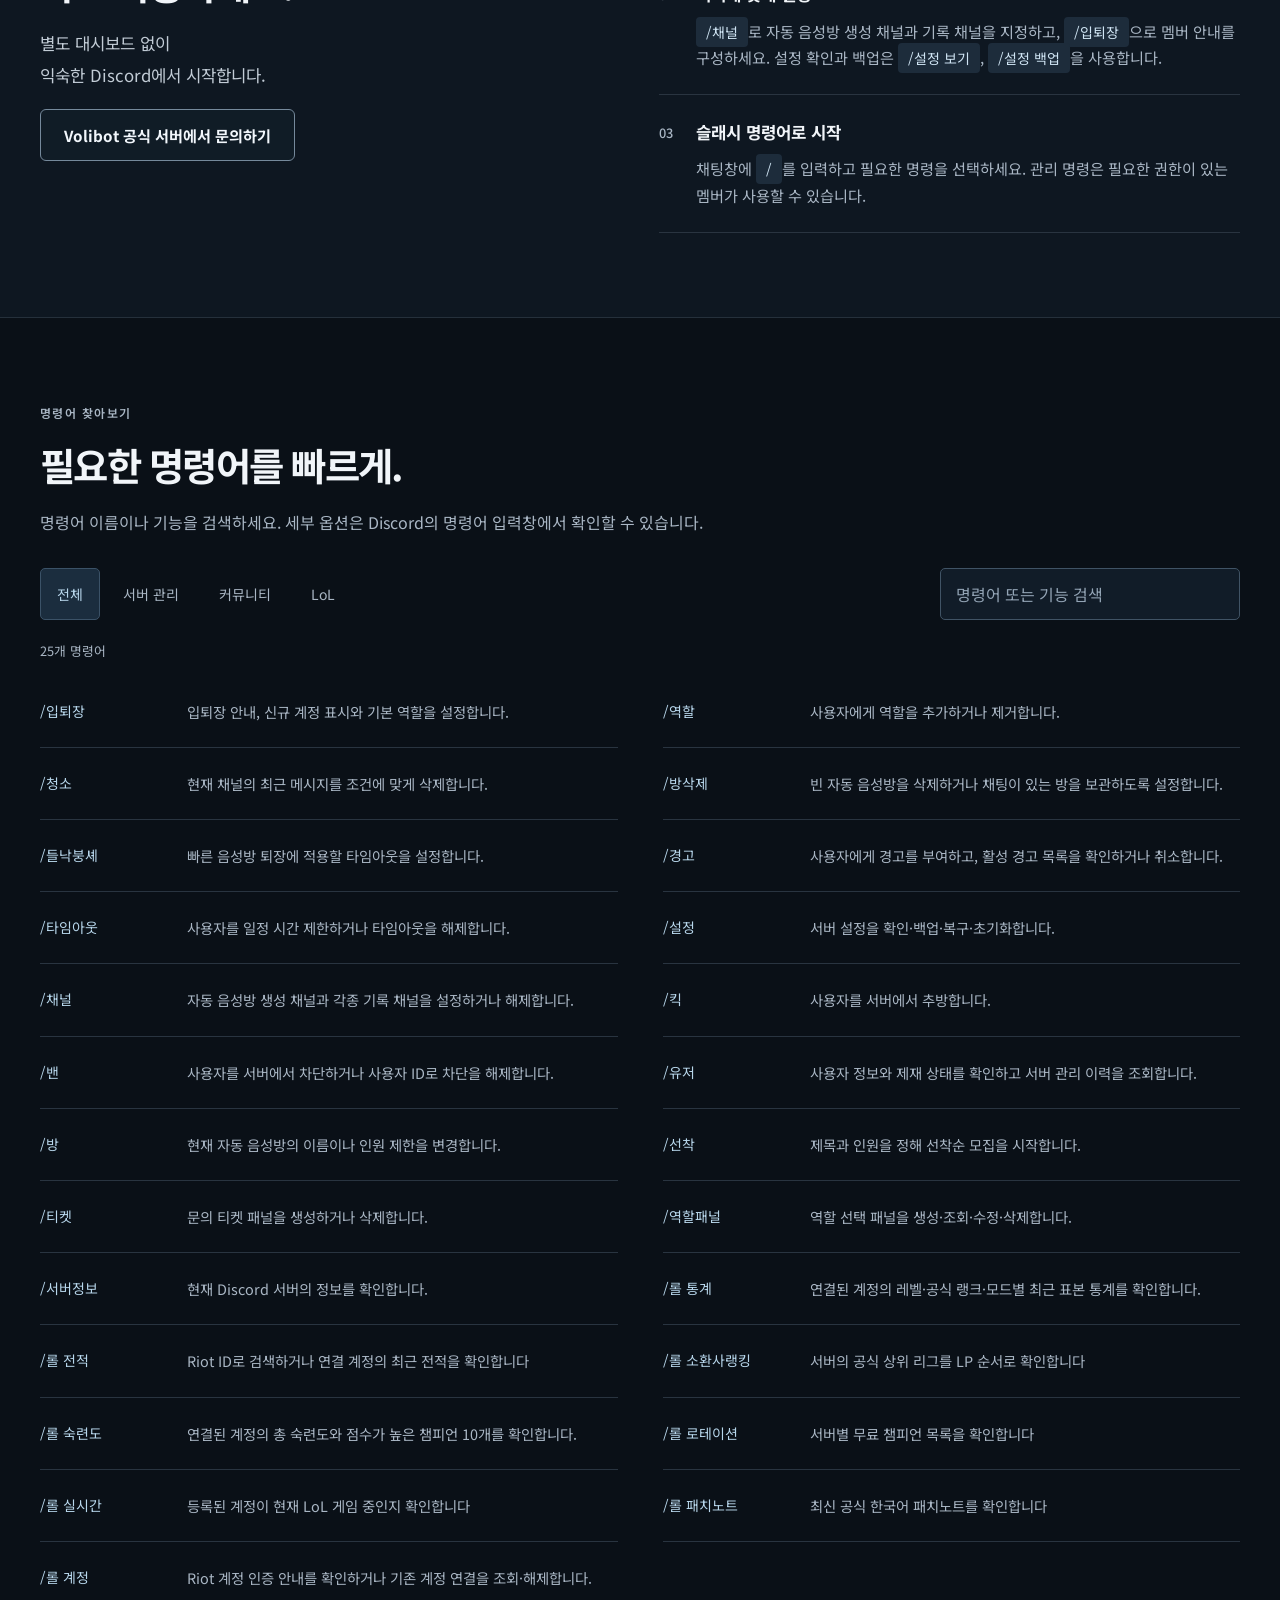
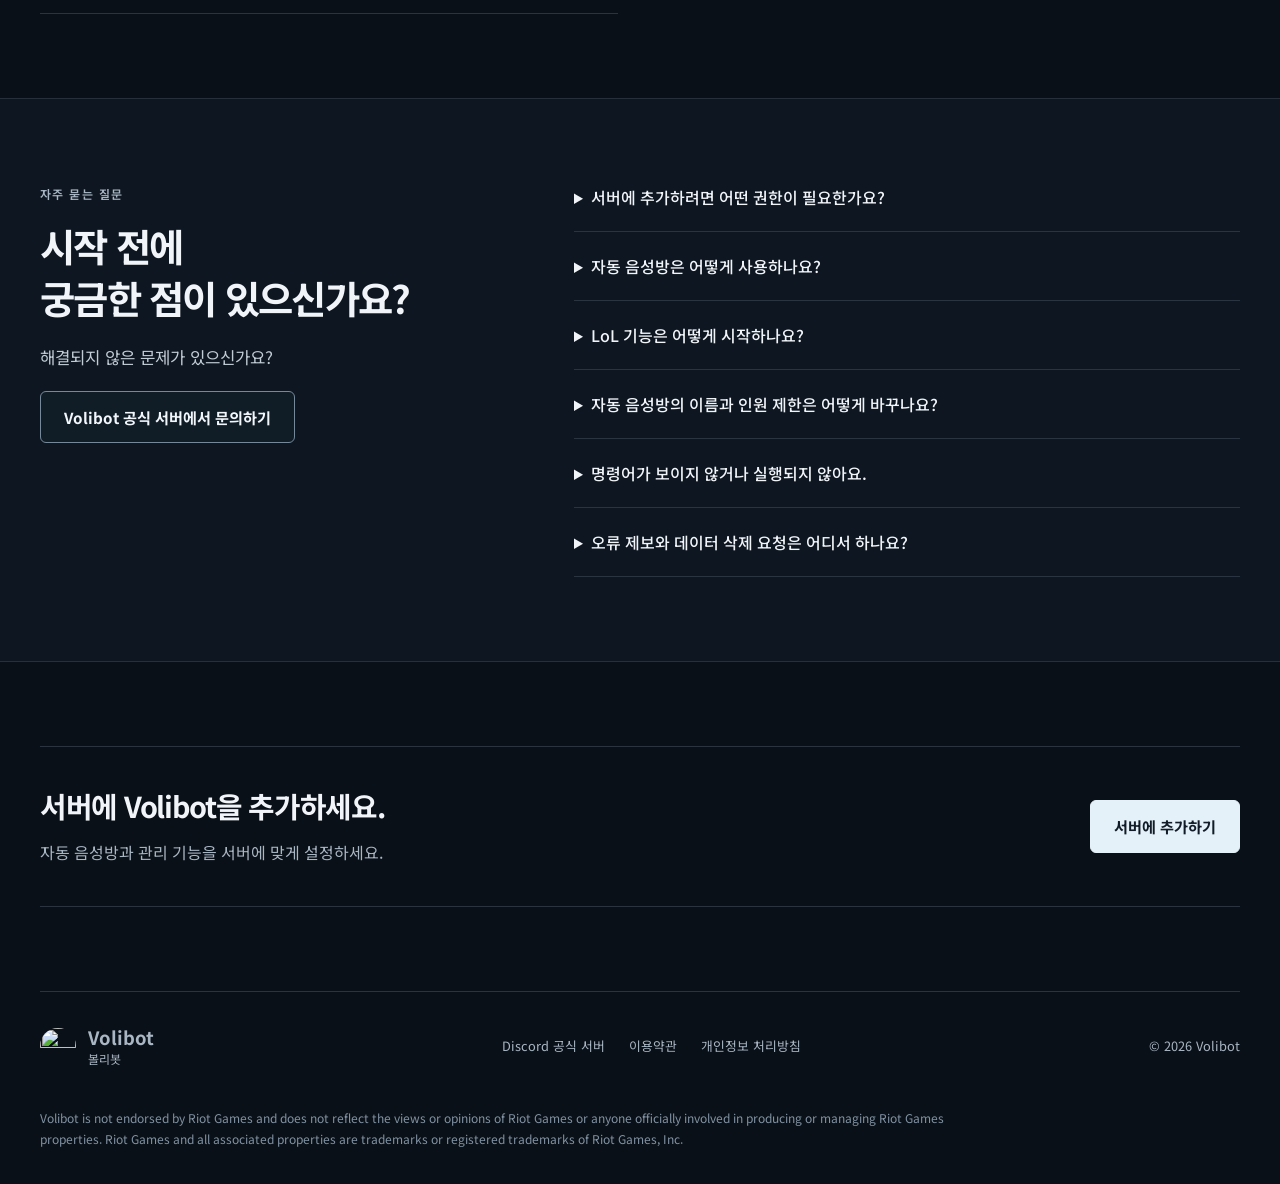
==== commit 5ca815a6: "Group and order server management command guide" ====
--- a/index.html
+++ b/index.html
@@ -19,32 +19,23 @@
 </div></section>
 <section class="wide-band" id="start"><div class="section wrap start-grid"><div><p class="eyebrow">시작하기</p><h2>추가하고, 설정하고,<br>바로 사용하세요.</h2><p class="lead">별도 대시보드 없이<br>익숙한 Discord에서 시작합니다.</p><a class="button secondary" href="https://volibot.is-a.bot/server/">Volibot 공식 서버에서 문의하기</a></div><div><div class="step"><b>01</b><div><strong>서버에 볼리봇 추가</strong><p>초대 화면에서 서버와 권한을 확인하세요. 현재 초대 링크는 관리자 권한을 요청합니다.</p></div></div><div class="step"><b>02</b><div><strong>서버에 맞게 설정</strong><p><code>/채널</code>로 자동 음성방 생성 채널과 기록 채널을 지정하고, <code>/입퇴장</code>으로 멤버 안내를 구성하세요. 설정 확인과 백업은 <code>/설정 보기</code>, <code>/설정 백업</code>을 사용합니다.</p></div></div><div class="step"><b>03</b><div><strong>슬래시 명령어로 시작</strong><p>채팅창에 <code>/</code>를 입력하고 필요한 명령을 선택하세요. 관리 명령은 필요한 권한이 있는 멤버가 사용할 수 있습니다.</p></div></div></div></div></section>
 <section class="section wrap" id="commands"><div class="section-head"><p class="eyebrow">명령어 찾아보기</p><h2>필요한 명령어를 빠르게.</h2><p>명령어 이름이나 기능을 검색하세요. 세부 옵션은 Discord의 명령어 입력창에서 확인할 수 있습니다.</p></div><div class="command-tools"><div class="filters" role="group" aria-label="명령어 분류"><button class="filter" type="button" data-category="all" aria-pressed="true">전체</button><button class="filter" type="button" data-category="manage" aria-pressed="false">서버 관리</button><button class="filter" type="button" data-category="community" aria-pressed="false">커뮤니티</button><button class="filter" type="button" data-category="lol" aria-pressed="false">LoL</button></div><label><span class="sr-only">명령어 검색</span><input class="search" id="command-search" type="search" placeholder="명령어 또는 기능 검색" aria-controls="command-list" autocomplete="off"></label></div><p class="result-count" id="result-count" role="status" aria-live="polite"></p><div class="command-grid" id="command-list">
-<article class="command" data-category="manage"><code>/설정 보기</code><p>Volibot 서버 관리 설정을 확인합니다</p></article>
-<article class="command" data-category="manage"><code>/설정 백업</code><p>현재 서버 설정을 백업합니다</p></article>
-<article class="command" data-category="manage"><code>/설정 복구</code><p>가장 최근 백업으로 설정을 복구합니다</p></article>
-<article class="command" data-category="manage"><code>/설정 초기화</code><p>현재 설정을 백업하고 초기화합니다</p></article>
-<article class="command" data-category="manage"><code>/경고</code><p>사용자에게 경고를 부여합니다</p></article>
-<article class="command" data-category="manage"><code>/경고목록</code><p>사용자의 활성 경고를 확인합니다</p></article>
-<article class="command" data-category="manage"><code>/경고취소</code><p>제재 번호로 활성 경고를 취소합니다</p></article>
-<article class="command" data-category="manage"><code>/타임아웃</code><p>사용자를 일정 시간 타임아웃합니다</p></article>
-<article class="command" data-category="manage"><code>/타임아웃해제</code><p>사용자의 타임아웃을 해제합니다</p></article>
-<article class="command" data-category="manage"><code>/킥</code><p>서버에서 사용자를 추방합니다</p></article>
-<article class="command" data-category="manage"><code>/밴</code><p>서버에서 사용자를 차단합니다</p></article>
-<article class="command" data-category="manage"><code>/밴해제</code><p>사용자 ID로 차단을 해제합니다</p></article>
+<article class="command" data-category="manage"><code>/입퇴장</code><p>입퇴장 안내, 신규 계정 표시와 기본 역할을 설정합니다.</p></article>
+<article class="command" data-category="manage"><code>/역할</code><p>사용자에게 역할을 추가하거나 제거합니다.</p></article>
+<article class="command" data-category="manage"><code>/청소</code><p>현재 채널의 최근 메시지를 조건에 맞게 삭제합니다.</p></article>
+<article class="command" data-category="manage"><code>/방삭제</code><p>빈 자동 음성방을 삭제하거나 채팅이 있는 방을 보관하도록 설정합니다.</p></article>
+<article class="command" data-category="manage"><code>/들낙붕셰</code><p>빠른 음성방 퇴장에 적용할 타임아웃을 설정합니다.</p></article>
+<article class="command" data-category="manage"><code>/경고</code><p>사용자에게 경고를 부여하고, 활성 경고 목록을 확인하거나 취소합니다.</p></article>
+<article class="command" data-category="manage"><code>/타임아웃</code><p>사용자를 일정 시간 제한하거나 타임아웃을 해제합니다.</p></article>
+<article class="command" data-category="manage"><code>/설정</code><p>서버 설정을 확인·백업·복구·초기화합니다.</p></article>
+<article class="command" data-category="manage"><code>/채널</code><p>자동 음성방 생성 채널과 각종 기록 채널을 설정하거나 해제합니다.</p></article>
+<article class="command" data-category="manage"><code>/킥</code><p>사용자를 서버에서 추방합니다.</p></article>
+<article class="command" data-category="manage"><code>/밴</code><p>사용자를 서버에서 차단하거나 사용자 ID로 차단을 해제합니다.</p></article>
+<article class="command" data-category="manage"><code>/유저</code><p>사용자 정보와 제재 상태를 확인하고 서버 관리 이력을 조회합니다.</p></article>
 <article class="command" data-category="community"><code>/방</code><p>현재 자동 음성방의 이름이나 인원 제한을 변경합니다.</p></article>
 <article class="command" data-category="community"><code>/선착</code><p>제목과 인원을 정해 선착순 모집을 시작합니다.</p></article>
 <article class="command" data-category="community"><code>/티켓</code><p>문의 티켓 패널을 생성하거나 삭제합니다.</p></article>
 <article class="command" data-category="community"><code>/역할패널</code><p>역할 선택 패널을 생성·조회·수정·삭제합니다.</p></article>
 <article class="command" data-category="community"><code>/서버정보</code><p>현재 Discord 서버의 정보를 확인합니다.</p></article>
-<article class="command" data-category="manage"><code>/유저 정보</code><p>사용자의 현재 서버 정보와 제재 상태를 확인합니다</p></article>
-<article class="command" data-category="manage"><code>/유저 기록</code><p>서버 관리 이력을 시간순으로 조회합니다</p></article>
-<article class="command" data-category="manage"><code>/청소</code><p>현재 채널의 최근 메시지를 조건에 맞게 삭제합니다</p></article>
-<article class="command" data-category="manage"><code>/역할 추가</code><p>사용자에게 역할을 추가합니다</p></article>
-<article class="command" data-category="manage"><code>/역할 제거</code><p>사용자에게서 역할을 제거합니다</p></article>
-<article class="command" data-category="manage"><code>/채널</code><p>봇이 사용할 채널을 설정하거나 해제합니다</p></article>
-<article class="command" data-category="manage"><code>/들낙붕셰</code><p>빠른 음성방 퇴장 타임아웃을 설정합니다</p></article>
-<article class="command" data-category="manage"><code>/방삭제</code><p>빈 자동 음성방의 삭제 방식을 설정합니다</p></article>
-<article class="command" data-category="manage"><code>/입퇴장</code><p>입퇴장 안내와 신규 멤버 기본 역할을 설정합니다</p></article>
 <article class="command" data-category="lol"><code>/롤 통계</code><p>연결된 계정의 레벨·공식 랭크·모드별 최근 표본 통계를 확인합니다.</p></article>
 <article class="command" data-category="lol"><code>/롤 전적</code><p>Riot ID로 검색하거나 연결 계정의 최근 전적을 확인합니다</p></article>
 <article class="command" data-category="lol"><code>/롤 소환사랭킹</code><p>서버의 공식 상위 리그를 LP 순서로 확인합니다</p></article>
